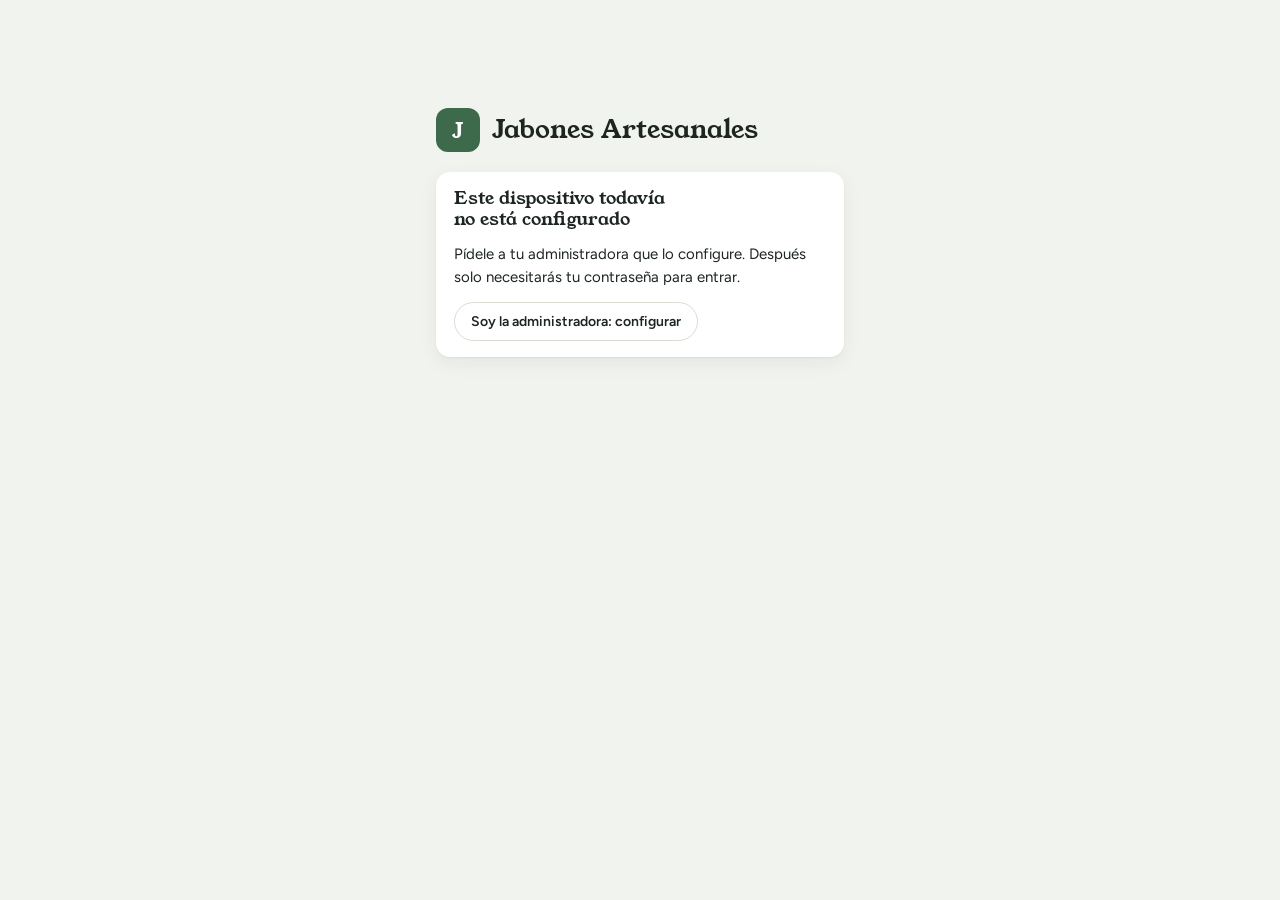
==== admin.html @ 38cbd724 "Panel con contraseñas de administradora y dueña" ====
<!doctype html>
<html lang="es">
<head>
<meta charset="utf-8">
<meta name="viewport" content="width=device-width,initial-scale=1,viewport-fit=cover">
<meta name="robots" content="noindex">
<title>Administración · Jabones</title>
<link rel="preconnect" href="https://fonts.googleapis.com">
<link rel="preconnect" href="https://fonts.gstatic.com" crossorigin>
<link rel="stylesheet" href="https://fonts.googleapis.com/css2?family=Young+Serif&family=Figtree:wght@400;500;600;700&display=swap">
<link rel="stylesheet" href="estilos.css">
</head>
<body>
<div id="admin"><p class="cargando">Cargando…</p></div>
<dialog id="dlg"></dialog>
<div id="toast" class="toast" hidden></div>
<div id="velo" class="velo" hidden>Guardando…</div>

<script src="comun.js"></script>
<script>
/* ======================= Conexión con GitHub ======================= */
const ESTADOS = {pendiente:['Pendiente','e-warn'], pagada:['Pagada','e-ok'], entregada:['Entregada','e-ok'], cancelada:['Cancelada','e-bad']};
const PAGOS = ['Efectivo','Transferencia','Tarjeta','Otro'];
const UNIDADES = {g:['g',1,'g'], kg:['kg',1000,'g'], ml:['ml',1,'ml'], L:['L',1000,'ml'], oz:['oz',28.35,'g'], u:['unidad',1,'u']};
const VACIO_DATOS = () => ({ventas:[], produccion:[], compras:[]});

/* Acceso con contraseña. La conexión (usuario, repositorios y clave de GitHub) se guarda cifrada en el navegador
   con una llave aleatoria; esa llave se guarda envuelta una vez por cada contraseña (administradora y dueña). */
let ACCESO = leerLocal('jab_acceso', null);   // {datos:{iv,data}, llaves:{admin:{salt,iv,data}, duena:{salt,iv,data}}}
let LLAVE = null, CFG = null, ROL = null;      // solo en memoria mientras la sesión está abierta
const ROLES = {admin:'Administradora', duena:'Dueña'};
const enc = new TextEncoder(), dec = new TextDecoder();
const aB64u8 = u8 => { let s = ''; for (let i = 0; i < u8.length; i += 0x8000) s += String.fromCharCode.apply(null, u8.subarray(i, i + 0x8000)); return btoa(s); };
const deB64u8 = s => Uint8Array.from(atob(s), c => c.charCodeAt(0));
const azar = n => crypto.getRandomValues(new Uint8Array(n));
async function claveDe(pass, salt) {
  const base = await crypto.subtle.importKey('raw', enc.encode(pass), 'PBKDF2', false, ['deriveKey']);
  return crypto.subtle.deriveKey({name:'PBKDF2', salt, iterations:250000, hash:'SHA-256'}, base, {name:'AES-GCM', length:256}, false, ['encrypt', 'decrypt']);
}
const importarLlave = raw => crypto.subtle.importKey('raw', raw, 'AES-GCM', false, ['encrypt', 'decrypt']);
async function aesCifrar(key, bytes) { const iv = azar(12); return {iv:aB64u8(iv), data:aB64u8(new Uint8Array(await crypto.subtle.encrypt({name:'AES-GCM', iv}, key, bytes)))}; }
async function aesDescifrar(key, b) { return new Uint8Array(await crypto.subtle.decrypt({name:'AES-GCM', iv:deB64u8(b.iv)}, key, deB64u8(b.data))); }
async function envolverLlave(pass) { const salt = azar(16); return {salt:aB64u8(salt), ...(await aesCifrar(await claveDe(pass, salt), LLAVE))}; }
async function desenvolverLlave(pass, w) { try { return await aesDescifrar(await claveDe(pass, deB64u8(w.salt)), w); } catch { return null; } }
async function guardarAcceso() {
  ACCESO.datos = await aesCifrar(await importarLlave(LLAVE), enc.encode(JSON.stringify(CFG)));
  guardarLocal('jab_acceso', ACCESO); borrarLocal('jab_github');
}
async function entrar(pass) {
  for (const rol of ['admin', 'duena']) {
    const w = ACCESO.llaves[rol]; if (!w) continue;
    const raw = await desenvolverLlave(pass, w);
    if (raw) { LLAVE = raw; CFG = JSON.parse(dec.decode(await aesDescifrar(await importarLlave(raw), ACCESO.datos))); ROL = rol; return true; }
  }
  return false;
}
function salir() { LLAVE = CFG = ROL = null; D = {config:{}, productos:[]}; DATOS = VACIO_DATOS(); inicio(); }
const fotosRecientes = {};                     // fotos recién subidas, mientras la página pública se actualiza
let D ={config:{nombre:'Jabones Artesanales', slogan:'', whatsapp:'', moneda:'$', intro:'Hola, quiero hacer este pedido:'}, productos:[]}, catSha = null;
let DATOS = VACIO_DATOS(), datSha = null, ultimaSinc = null;
let tab = leerLocal('jab_tab', 'resumen'), mesSel = hoy().slice(0, 7);

function aB64(txt) {
  const b = new TextEncoder().encode(txt); let s = '';
  for (let i = 0; i < b.length; i += 0x8000) s += String.fromCharCode.apply(null, b.subarray(i, i + 0x8000));
  return btoa(s);
}
function deB64(b64) {
  const s = atob(b64.replace(/\s/g, '')), b = new Uint8Array(s.length);
  for (let i = 0; i < s.length; i++) b[i] = s.charCodeAt(i);
  return new TextDecoder().decode(b);
}
async function gh(ruta, opts = {}, cfg = CFG) {
  const r = await fetch('https://api.github.com' + ruta, {...opts, headers:{
    Accept:'application/vnd.github+json', Authorization:'Bearer ' + cfg.token, 'X-GitHub-Api-Version':'2022-11-28', ...(opts.headers || {})}});
  if (!r.ok) {
    const e = new Error('GitHub ' + r.status); e.status = r.status;
    try { e.detalle = (await r.json()).message; } catch {}
    throw e;
  }
  return r.status === 204 ? null : r.json();
}
const rutaArchivo = (repo, ruta, cfg = CFG) => `/repos/${encodeURIComponent(cfg.owner)}/${encodeURIComponent(repo)}/contents/${ruta.split('/').map(encodeURIComponent).join('/')}`;
async function leerArchivo(repo, ruta) {
  try {
    const r = await gh(rutaArchivo(repo, ruta) + '?ref=' + encodeURIComponent(CFG.rama));
    let txt;
    if (r.encoding === 'base64') txt = deB64(r.content || '');
    else { // archivos de más de 1 MB llegan sin contenido: se piden en crudo
      const raw = await fetch('https://api.github.com' + rutaArchivo(repo, ruta) + '?ref=' + encodeURIComponent(CFG.rama),
        {headers:{Accept:'application/vnd.github.raw+json', Authorization:'Bearer ' + CFG.token}});
      txt = await raw.text();
    }
    return {txt, sha:r.sha};
  } catch (e) { if (e.status === 404) return {txt:null, sha:null}; throw e; }
}
async function escribirArchivo(repo, ruta, contenidoB64, sha, mensaje) {
  const r = await gh(rutaArchivo(repo, ruta), {method:'PUT', body:JSON.stringify({message:mensaje, content:contenidoB64, branch:CFG.rama, ...(sha ? {sha} : {})})});
  return r.content.sha;
}
async function borrarArchivo(repo, ruta, mensaje) {
  try {
    const r = await gh(rutaArchivo(repo, ruta) + '?ref=' + encodeURIComponent(CFG.rama));
    await gh(rutaArchivo(repo, ruta), {method:'DELETE', body:JSON.stringify({message:mensaje, sha:r.sha, branch:CFG.rama})});
  } catch {}
}
function errorGitHub(e) {
  if (!navigator.onLine) return 'No hay conexión a internet.';
  if (ROL !== 'admin' && [401, 403, 404].includes(e.status)) return `No se pudo conectar con el almacenamiento (código ${e.status}). Avisa a tu administradora.`;
  if (e.status === 401) return 'La clave de GitHub no es válida o ya venció. Crea una nueva en Ajustes.';
  if (e.status === 403) return 'La clave no tiene permiso para escribir en el repositorio (o GitHub limitó las solicitudes). Revisa los permisos de la clave.';
  if (e.status === 404) return 'No se encontró el repositorio. Revisa el usuario y los nombres en Ajustes, y que la clave tenga acceso a ambos.';
  if (e.status === 409) return 'Los datos cambiaron desde otro dispositivo. Toca Actualizar y repite el cambio.';
  return 'No se pudo guardar: el almacenamiento respondió con un error' + (e.detalle ? ': ' + e.detalle : '.') ;
}
/* El catálogo vive en la misma dirección que este panel (sea github.io o el dominio propio) */
const linkTienda = () => location.origin + location.pathname.replace(/admin(\.html)?$/, '');
function fotoSrc(p) {
  if (!p.foto) return '';
  return fotosRecientes[p.foto] || p.foto;
}

async function cargarTodo() {
  $('#admin').innerHTML = '<p class="cargando">Cargando datos…</p>';
  try {
    const [cat, dat] = await Promise.all([leerArchivo(CFG.pub, 'catalogo.json'), leerArchivo(CFG.priv, 'datos.json')]);
    if (cat.txt) D = JSON.parse(cat.txt);
    catSha = cat.sha;
    DATOS = dat.txt ? {...VACIO_DATOS(), ...JSON.parse(dat.txt)} : VACIO_DATOS();
    datSha = dat.sha;
    MONEDA = D.config.moneda || '$';
    ultimaSinc = new Date();
    renderAdmin();
  } catch (e) {
    $('#admin').innerHTML = `<div class="wrap"><div class="vacio" style="margin-top:40px"><h3>No se pudieron cargar los datos</h3><p>${esc(errorGitHub(e))}</p>
      <div style="display:flex;gap:8px;justify-content:center;flex-wrap:wrap"><button class="btn pri" id="reint">Reintentar</button>${ROL === 'admin' ? '<button class="btn" id="a-cfg">Revisar la conexión</button>' : ''}<button class="btn" id="a-salir">Salir</button></div></div></div>`;
    $('#reint').onclick = cargarTodo;
    $('#a-salir').onclick = salir;
    const a = $('#a-cfg'); if (a) a.onclick = () => pantallaConexion();
  }
}
/* Guarda el catálogo público (catalogo.json en el repositorio público) */
async function guardarCatalogo(nuevo, mensaje) {
  $('#velo').hidden = false;
  try {
    const limpio = structuredClone(nuevo); limpio.productos.forEach(p => delete p._preview);
    catSha = await escribirArchivo(CFG.pub, 'catalogo.json', aB64(JSON.stringify(limpio, null, 2) + '\n'), catSha, mensaje);
    D = limpio; MONEDA = D.config.moneda || '$';
    toast('Guardado. La página pública se actualiza en 1 o 2 minutos.');
    renderAdmin(); return true;
  } catch (e) { toast(errorGitHub(e)); return false; }
  finally { $('#velo').hidden = true; }
}
/* Cambia los datos privados (datos.json). Si otro dispositivo guardó antes, recarga y aplica el cambio otra vez. */
async function cambiarDatos(fn, mensaje) {
  $('#velo').hidden = false;
  try {
    for (let intento = 0; intento < 2; intento++) {
      if (intento) { const d = await leerArchivo(CFG.priv, 'datos.json'); DATOS = d.txt ? {...VACIO_DATOS(), ...JSON.parse(d.txt)} : VACIO_DATOS(); datSha = d.sha; }
      const copia = structuredClone(DATOS); fn(copia);
      try {
        datSha = await escribirArchivo(CFG.priv, 'datos.json', aB64(JSON.stringify(copia) + '\n'), datSha, mensaje);
        DATOS = copia; ultimaSinc = new Date(); renderSeccion(); return true;
      } catch (e) { if ((e.status === 409 || e.status === 422) && !intento) continue; throw e; }
    }
  } catch (e) { toast(errorGitHub(e)); return false; }
  finally { $('#velo').hidden = true; }
}
const guardarReg = (col, obj, msg) => cambiarDatos(d => { const i = d[col].findIndex(x => x.id === obj.id); if (i >= 0) d[col][i] = obj; else d[col].push(obj); }, msg);
const borrarReg = (col, id, msg) => cambiarDatos(d => { d[col] = d[col].filter(x => x.id !== id); }, msg).then(ok => ok && toast('Registro eliminado'));

/* ======================= Entrada y configuración ======================= */
function inicio() {
  if (ACCESO && ACCESO.llaves) return pantallaEntrar();
  pantallaSinConfigurar();
}
async function nombreNegocio() {
  try { const r = await fetch('catalogo.json?v=' + Date.now(), {cache:'no-store'}); const c = await r.json(); MONEDA = c.config.moneda || '$'; return c.config.nombre || ''; } catch { return ''; }
}
function marcoAcceso(titulo, cuerpo) {
  return `<main class="wrap seccion" style="max-width:440px;padding-top:12vh">
    <div class="marca"><div class="marca-sello" aria-hidden="true" id="m-sello">J</div><h1 id="m-nombre" style="font-size:26px">Panel</h1></div>
    <section class="panel" style="display:flex;flex-direction:column;gap:14px"><h3 style="margin:0">${titulo}</h3>${cuerpo}</section></main>`;
}
async function pintarNombre() { const n = await nombreNegocio(); if (n && $('#m-nombre')) { $('#m-nombre').textContent = n; $('#m-sello').textContent = n[0]; document.title = 'Panel · ' + n; } }
function pantallaEntrar() {
  $('#admin').innerHTML = marcoAcceso('Entrar al panel', `
    <form id="f-ent" style="display:flex;flex-direction:column;gap:14px">
      <label class="campo"><span>Contraseña</span><input id="e-pass" type="password" required autocomplete="current-password" autofocus></label>
      <button class="btn pri">Entrar</button>
      <p class="ayuda" id="e-msg" aria-live="polite" style="margin:0"></p>
    </form>
    <p class="ayuda" style="margin:0">¿Olvidaste la contraseña? Pídele a tu administradora que la cambie.</p>`);
  pintarNombre();
  $('#f-ent').onsubmit = async e => {
    e.preventDefault();
    const msg = $('#e-msg'), b = $('#f-ent button'); msg.textContent = 'Revisando…'; b.disabled = true;
    if (await entrar($('#e-pass').value)) { cargarTodo(); return; }
    b.disabled = false; msg.textContent = 'Contraseña incorrecta.'; $('#e-pass').select();
  };
}
function pantallaSinConfigurar() {
  $('#admin').innerHTML = marcoAcceso('Este dispositivo todavía no está configurado', `
    <p style="margin:0">Pídele a tu administradora que lo configure. Después solo necesitarás tu contraseña para entrar.</p>
    <button class="btn" id="s-conf" style="align-self:flex-start">Soy la administradora: configurar</button>`);
  pintarNombre();
  $('#s-conf').onclick = () => pantallaConexion();
}
/* Solo la administradora: conexión con GitHub y contraseñas */
function pantallaConexion() {
  const previo = leerLocal('jab_github', null);   // versión anterior del panel, sin contraseña
  const editando = ROL === 'admin';
  const c = CFG || previo || {owner:'', pub:'jabones', priv:'jabones-datos', rama:'main', token:''};
  const opcional = editando ? ' (déjala vacía para no cambiarla)' : '';
  $('#admin').innerHTML = `<main class="wrap seccion" style="max-width:680px">
    <div class="sec-cab"><h2>Conexión y contraseñas</h2><button class="btn" id="c-volver">${editando ? 'Volver' : 'Cancelar'}</button></div>
    <p class="muted" style="margin:0">Solo la administradora ve esta pantalla. Los datos de GitHub se guardan cifrados en este navegador; la dueña entra solo con su contraseña y nunca los ve.</p>
    ${previo && !editando ? '<div class="aviso">Ahora el panel usa contraseñas. Crea la tuya y la de la dueña para seguir.</div>' : ''}
    <form class="panel" id="f-con" style="display:flex;flex-direction:column;gap:14px">
      <h3 style="margin:0">Conexión con GitHub</h3>
      <label class="campo"><span>Usuario u organización de GitHub</span><input id="c-owner" required autocomplete="off" value="${esc(c.owner)}" placeholder="mi-usuario"></label>
      <div class="fila">
        <label class="campo"><span>Repositorio público (la página)</span><input id="c-pub" required value="${esc(c.pub)}"></label>
        <label class="campo"><span>Repositorio privado (los datos)</span><input id="c-priv" required value="${esc(c.priv)}"></label>
        <label class="campo"><span>Rama</span><input id="c-rama" required value="${esc(c.rama)}"></label></div>
      <label class="campo"><span>Clave de acceso (token)</span><input id="c-token" type="password" required autocomplete="off" value="${esc(c.token)}" placeholder="github_pat_…">
        <span class="ayuda">Un token "fine-grained" con acceso solo a esos dos repositorios y permiso <b>Contents: Read and write</b>.</span></label>
      <h3 style="margin:6px 0 0">Contraseñas del panel</h3>
      <div class="fila">
        <label class="campo"><span>Contraseña de administradora${opcional}</span><input id="c-pa" type="password" autocomplete="new-password" ${editando ? '' : 'required'}></label>
        <label class="campo"><span>Repítela</span><input id="c-pa2" type="password" autocomplete="new-password"></label></div>
      <div class="fila">
        <label class="campo"><span>Contraseña de la dueña${opcional}</span><input id="c-pd" type="password" autocomplete="new-password" ${editando ? '' : 'required'}></label>
        <label class="campo"><span>Repítela</span><input id="c-pd2" type="password" autocomplete="new-password"></label></div>
      <span class="ayuda">Mínimo 8 caracteres. Deben ser distintas: la contraseña decide si se entra como administradora o como dueña.</span>
      <div style="display:flex;gap:8px;flex-wrap:wrap"><button class="btn pri">Probar y guardar</button>
        ${editando ? '<button type="button" class="btn peligro" id="c-borrar">Borrar el acceso de este dispositivo</button>' : ''}</div>
      <p class="ayuda" id="c-msg" aria-live="polite"></p>
    </form>
    <details class="panel"><summary style="cursor:pointer;font-weight:600">Cómo crear la clave de acceso de GitHub</summary>
      <ol class="pasos" style="margin-top:10px">
        <li>Abre <b>github.com/settings/personal-access-tokens/new</b>.</li>
        <li>Ponle un nombre (por ejemplo "Panel de jabones") y elige la fecha de vencimiento más lejana que te permita.</li>
        <li>En <b>Repository access</b> elige <b>Only select repositories</b> y marca los dos repositorios.</li>
        <li>En <b>Permissions → Repository permissions</b>, busca <b>Contents</b> y elige <b>Read and write</b>.</li>
        <li>Toca <b>Generate token</b>, cópialo y pégalo aquí. GitHub solo lo muestra una vez.</li>
      </ol></details></main>`;
  $('#c-volver').onclick = () => editando ? renderAdmin() : inicio();
  const bo = $('#c-borrar');
  if (bo) bo.onclick = () => confirmar('Borrar el acceso de este dispositivo', 'Se borrarán la conexión y las contraseñas guardadas en este navegador. Los datos del negocio no se tocan. Para volver a entrar habrá que configurarlo de nuevo.', 'Borrar acceso',
    () => { borrarLocal('jab_acceso'); borrarLocal('jab_github'); ACCESO = null; salir(); });
  $('#f-con').onsubmit = async e => {
    e.preventDefault();
    const msg = $('#c-msg');
    const pa = $('#c-pa').value, pd = $('#c-pd').value;
    if (pa !== $('#c-pa2').value) { msg.textContent = 'Las dos contraseñas de administradora no coinciden.'; return; }
    if (pd !== $('#c-pd2').value) { msg.textContent = 'Las dos contraseñas de la dueña no coinciden.'; return; }
    if ((pa && pa.length < 8) || (pd && pd.length < 8)) { msg.textContent = 'Las contraseñas deben tener al menos 8 caracteres.'; return; }
    if (pa && pd && pa === pd) { msg.textContent = 'Las contraseñas de administradora y de la dueña deben ser distintas.'; return; }
    const nuevo = {owner:$('#c-owner').value.trim(), pub:$('#c-pub').value.trim(), priv:$('#c-priv').value.trim(), rama:$('#c-rama').value.trim() || 'main', token:$('#c-token').value.trim()};
    msg.textContent = 'Probando la conexión…';
    try {
      for (const repo of [nuevo.pub, nuevo.priv]) {
        const r = await gh(`/repos/${encodeURIComponent(nuevo.owner)}/${encodeURIComponent(repo)}`, {}, nuevo);
        if (repo === nuevo.priv && !r.private) { msg.textContent = `El repositorio ${repo} es público: cualquiera vería las ventas. Cámbialo a privado en GitHub (Settings → General → Danger Zone → Change visibility).`; return; }
        if (r.permissions && !r.permissions.push) { msg.textContent = `La clave no puede escribir en ${repo}. Dale permiso Contents: Read and write.`; return; }
      }
    } catch (err) { msg.textContent = errorGitHub(err); return; }
    msg.textContent = 'Guardando…';
    if (!editando) { LLAVE = azar(32); ACCESO = {llaves:{}}; ROL = 'admin'; }
    CFG = nuevo;
    if (pa) ACCESO.llaves.admin = await envolverLlave(pa);
    if (pd) ACCESO.llaves.duena = await envolverLlave(pd);
    await guardarAcceso();
    toast(editando ? 'Cambios guardados' : 'Listo. Desde ahora se entra con contraseña.');
    cargarTodo();
  };
}

/* ======================= Cálculos ======================= */
const prod = id => D.productos.find(p => p.id === id);
function stockProductos() {
  const m = {};
  D.productos.forEach(p => m[p.id] = {hecho:0, vendido:0});
  DATOS.produccion.forEach(r => { (m[r.pid] ||= {hecho:0, vendido:0}).hecho += +r.cantidad || 0; });
  DATOS.ventas.filter(v => v.estado !== 'cancelada').forEach(v => (v.items || []).forEach(i => { (m[i.pid] ||= {hecho:0, vendido:0}).vendido += +i.cant || 0; }));
  Object.values(m).forEach(x => x.stock = x.hecho - x.vendido);
  return m;
}
const unidad = u => UNIDADES[u] || UNIDADES.u;
const claveInsumo = (n, u) => (n || '').trim().toLowerCase() + '|' + unidad(u)[2];
function insumos() {
  const m = {};
  const ent = (n, u) => m[claveInsumo(n, u)] ||= {nombre:(n || '').trim(), base:unidad(u)[2], comprado:0, usado:0, costo:0};
  DATOS.compras.forEach(c => (c.items || []).forEach(i => { if (!i.insumo) return; const e = ent(i.insumo, i.unidad); e.comprado += (+i.cant || 0) * unidad(i.unidad)[1]; e.costo += +i.costo || 0; }));
  DATOS.produccion.forEach(r => (r.insumos || []).forEach(i => { if (!i.insumo) return; ent(i.insumo, i.unidad).usado += (+i.cant || 0) * unidad(i.unidad)[1]; }));
  Object.values(m).forEach(e => { e.disp = e.comprado - e.usado; e.cpu = e.comprado ? e.costo / e.comprado : 0; });
  return Object.values(m).sort((a, b) => a.nombre.localeCompare(b.nombre));
}
const fmtCant = (n, base) => (Math.round(n * 100) / 100).toLocaleString('es') + ' ' + base;

/* ======================= Interfaz ======================= */
function renderAdmin() {
  if (!CFG) return inicio();
  const tabs = {resumen:'Resumen', catalogo:'Catálogo', ventas:'Ventas', produccion:'Producción', compras:'Compras', ajustes:'Ajustes'};
  $('#admin').innerHTML = `<div class="adm-top"><div class="wrap">
      <h1><span class="etq">${ROLES[ROL] || 'Administración'}</span>${esc(D.config.nombre)}</h1>
      <span class="sinc" id="sinc"></span>
      <button class="btn chico" id="a-act">Actualizar</button>
      <a class="btn chico" href="${esc(linkTienda())}" target="_blank" rel="noopener">Ver catálogo</a>
      <button class="btn chico plano" id="a-salir">Salir</button></div>
      <div class="wrap"><nav class="pestanas" role="tablist">${Object.entries(tabs).map(([k, v]) => `<button role="tab" data-tab="${k}" aria-selected="${tab === k}">${v}</button>`).join('')}</nav></div></div>
    <main class="wrap seccion" id="sec"></main>`;
  $('#a-act').onclick = cargarTodo;
  $('#a-salir').onclick = salir;
  $$('[data-tab]').forEach(b => b.onclick = () => { tab = b.dataset.tab; guardarLocal('jab_tab', tab); renderAdmin(); });
  renderSeccion();
}
function renderSeccion() {
  const s = $('#sec'); if (!s) return;
  const si = $('#sinc'); if (si && ultimaSinc) si.textContent = 'Sincronizado ' + ultimaSinc.toLocaleTimeString('es', {hour:'2-digit', minute:'2-digit'});
  ({resumen:secResumen, catalogo:secCatalogo, ventas:secVentas, produccion:secProduccion, compras:secCompras, ajustes:secAjustes})[tab](s);
}
function confirmar(titulo, texto, boton, fn) {
  abrir(`<div class="dlg"><div class="dlg-cab"><h2>${esc(titulo)}</h2><button class="cerrar" data-cerrar aria-label="Cerrar">×</button></div>
    <div class="dlg-cuerpo"><p style="margin:0">${esc(texto)}</p></div>
    <div class="dlg-pie"><button class="btn" data-cerrar>Cancelar</button><button class="btn peligro" id="conf-si">${esc(boton)}</button></div></div>`,
    d => $('#conf-si', d).onclick = () => { d.close(); fn(); });
}
const opcProductos = sel => `<option value="">Elige un jabón</option>` + D.productos.map(p => `<option value="${p.id}" ${p.id === sel ? 'selected' : ''}>${esc(p.nombre)}</option>`).join('');
const opcUnidades = sel => Object.entries(UNIDADES).map(([k, v]) => `<option value="${k}" ${k === (sel || 'g') ? 'selected' : ''}>${v[0]}</option>`).join('');
const datalistInsumos = () => `<datalist id="dl-ins">${insumos().map(e => `<option value="${esc(e.nombre)}">`).join('')}</datalist>`;
const recientes = l => [...l].sort((a, b) => (b.fecha + b.creado).localeCompare(a.fecha + a.creado));

/* ---- Resumen ---- */
function secResumen(s) {
  const enMes = f => (f || '').startsWith(mesSel);
  const vMes = DATOS.ventas.filter(v => enMes(v.fecha) && v.estado !== 'cancelada');
  const vendido = vMes.reduce((t, v) => t + (+v.total || 0), 0);
  const porCobrar = DATOS.ventas.filter(v => v.estado === 'pendiente').reduce((t, v) => t + (+v.total || 0), 0);
  const gastado = DATOS.compras.filter(c => enMes(c.fecha)).reduce((t, c) => t + (+c.total || 0), 0);
  const hechos = DATOS.produccion.filter(r => enMes(r.fecha)).reduce((t, r) => t + (+r.cantidad || 0), 0);
  const uVend = vMes.reduce((t, v) => t + (v.items || []).reduce((a, i) => a + (+i.cant || 0), 0), 0);
  const st = stockProductos();
  const top = {}; vMes.forEach(v => (v.items || []).forEach(i => top[i.pid] = (top[i.pid] || 0) + (+i.cant || 0)));
  const topL = Object.entries(top).sort((a, b) => b[1] - a[1]).slice(0, 5), maxT = Math.max(1, ...topL.map(x => x[1]));
  const ins = insumos();
  const nombreMes = new Date(mesSel + '-15').toLocaleDateString('es', {month:'long', year:'numeric'});
  s.innerHTML = `<div class="sec-cab"><h2>Resumen de ${esc(nombreMes)}</h2>
      <label class="filtro-mes"><span class="muted small">Mes</span><input type="month" class="inp" id="mes" value="${mesSel}" style="width:auto"></label></div>
    <div class="kpis">
      <div class="kpi"><span>Vendido</span><b>${din(vendido)}</b><small>${vMes.length} ventas · ${uVend} jabones</small></div>
      <div class="kpi"><span>Compras</span><b>${din(gastado)}</b><small>insumos del mes</small></div>
      <div class="kpi"><span>Ganancia</span><b style="color:${vendido - gastado < 0 ? 'var(--bad)' : 'var(--ok)'}">${din(vendido - gastado)}</b><small>vendido − compras</small></div>
      <div class="kpi"><span>Elaborados</span><b class="num">${hechos}</b><small>jabones producidos</small></div>
      <div class="kpi"><span>Por cobrar</span><b>${din(porCobrar)}</b><small>ventas pendientes (todas)</small></div>
    </div>
    <div class="dos">
      <section class="panel"><h3>Existencias de jabones</h3>
        ${D.productos.length ? `<div class="tabla-wrap"><table><thead><tr><th>Jabón</th><th class="n">Hechos</th><th class="n">Vendidos</th><th class="n">Quedan</th><th></th></tr></thead><tbody>
        ${D.productos.map(p => { const x = st[p.id]; const e = x.stock <= 0 ? ['Sin stock', 'e-bad'] : x.stock <= 3 ? ['Bajo', 'e-warn'] : ['Bien', 'e-ok'];
          return `<tr><td>${esc(p.nombre)}${p.agotado ? ' <span class="estado e-neu">agotado en catálogo</span>' : ''}</td><td class="n">${x.hecho}</td><td class="n">${x.vendido}</td><td class="n"><b>${x.stock}</b></td><td><span class="estado ${e[1]}">${e[0]}</span></td></tr>`; }).join('')}
        </tbody></table></div>` : '<p class="muted">Agrega jabones en Catálogo.</p>'}
        <p class="ayuda">Quedan = elaborados en Producción − vendidos en Ventas (sin contar canceladas).</p>
      </section>
      <section class="panel"><h3>Más vendidos del mes</h3>
        ${topL.length ? `<table><tbody>${topL.map(([pid, n]) => `<tr><td>${esc(prod(pid)?.nombre || 'Jabón eliminado')}</td><td style="width:40%"><div class="barrita"><i style="width:${n / maxT * 100}%"></i></div></td><td class="n">${n}</td></tr>`).join('')}</tbody></table>` : '<p class="muted">Aún no hay ventas este mes.</p>'}
      </section>
    </div>
    <section class="panel"><h3>Insumos disponibles</h3>
      ${ins.length ? `<div class="tabla-wrap"><table><thead><tr><th>Insumo</th><th class="n">Comprado</th><th class="n">Usado</th><th class="n">Disponible</th><th class="n">Costo prom.</th></tr></thead><tbody>
      ${ins.map(e => `<tr><td>${esc(e.nombre)}</td><td class="n">${fmtCant(e.comprado, e.base)}</td><td class="n">${fmtCant(e.usado, e.base)}</td><td class="n"><b style="color:${e.disp < 0 ? 'var(--bad)' : 'inherit'}">${fmtCant(e.disp, e.base)}</b></td><td class="n">${e.cpu ? din(e.cpu * (e.base === 'u' ? 1 : 1000)) + (e.base === 'u' ? '/u' : '/' + (e.base === 'g' ? 'kg' : 'L')) : '—'}</td></tr>`).join('')}
      </tbody></table></div>` : '<p class="muted">Cuando registres compras de insumos (aceites, sosa, esencias, empaques) verás aquí cuánto te queda.</p>'}
    </section>`;
  $('#mes').onchange = e => { if (e.target.value) { mesSel = e.target.value; renderSeccion(); } };
}

/* ---- Catálogo ---- */
function secCatalogo(s) {
  const st = stockProductos(), ej = D.productos.some(p => p.ejemplo);
  s.innerHTML = `<div class="sec-cab"><h2>Catálogo</h2><button class="btn pri" id="nuevo-prod">Nuevo jabón</button></div>
    ${ej ? `<div class="aviso">Los jabones marcados como <b>Ejemplo</b> son de muestra. Edítalos con tus datos o <button class="btn chico" id="quitar-ej">Quitar ejemplos</button></div>` : ''}
    <p class="muted small" style="margin:0">El catálogo es público. Al guardar, la página se actualiza en 1 o 2 minutos.</p>
    <div class="lista">${D.productos.map(p => `<div class="reg"><div class="prod-row">
        <div class="mini">${fotoHTML(p, fotoSrc(p))}</div>
        <div style="min-width:0"><h4>${esc(p.nombre)} ${p.ejemplo ? '<span class="estado e-neu">Ejemplo</span>' : ''}</h4>
          <div class="det">${din(p.precio)}${p.peso ? ' · ' + esc(p.peso) + ' g' : ''} · ${(p.pieles || []).map(k => PIELES[k]).join(', ') || 'sin tipo de piel'}</div>
          <div class="det">Quedan <b class="num">${st[p.id]?.stock ?? 0}</b>
            ${p.visible === false ? ' · <span class="estado e-neu">Oculto</span>' : ''}${p.agotado ? ' · <span class="estado e-bad">Agotado</span>' : ''}</div></div>
        <div class="der"><button class="btn chico" data-edit="${p.id}">Editar</button></div></div></div>`).join('') || '<div class="vacio"><h3>Tu catálogo está vacío</h3>Agrega tu primer jabón con su descripción, tipos de piel y precio.</div>'}</div>`;
  $('#nuevo-prod').onclick = () => editarProducto(null);
  $$('[data-edit]').forEach(b => b.onclick = () => editarProducto(b.dataset.edit));
  const q = $('#quitar-ej'); if (q) q.onclick = () => confirmar('Quitar los jabones de ejemplo', 'Se borrarán del catálogo público los jabones de muestra.', 'Quitar ejemplos', () => {
    const n = structuredClone(D); n.productos = n.productos.filter(p => !p.ejemplo); guardarCatalogo(n, 'Quitar jabones de ejemplo');
  });
}
function editarProducto(id) {
  const p = id ? structuredClone(prod(id)) : {id:nid('p'), nombre:'', descripcion:'', pieles:[], ingredientes:'', uso:'', peso:100, precio:0, color:'#c9b48f', foto:'', visible:true, agotado:false};
  const fotoAnterior = p.foto; let fotoNueva = null;
  const st = stockProductos()[p.id];
  abrir(`<form class="dlg" id="f-prod">
    <div class="dlg-cab"><h2>${id ? 'Editar jabón' : 'Nuevo jabón'}</h2><button type="button" class="cerrar" data-cerrar aria-label="Cerrar">×</button></div>
    <div class="dlg-cuerpo">
      <label class="campo"><span>Nombre</span><input id="p-nombre" required value="${esc(p.nombre)}" placeholder="Ej. Lavanda y caléndula"></label>
      <label class="campo"><span>¿Qué es y qué hace?</span><textarea id="p-desc" placeholder="Beneficios, sensación, para qué sirve">${esc(p.descripcion)}</textarea></label>
      <div class="campo"><span>Tipos de piel</span><div class="marcas">${Object.entries(PIELES).map(([k, v]) => `<label><input type="checkbox" value="${k}" ${(p.pieles || []).includes(k) ? 'checked' : ''}>${v}</label>`).join('')}</div></div>
      <label class="campo"><span>Ingredientes</span><textarea id="p-ing">${esc(p.ingredientes)}</textarea></label>
      <label class="campo"><span>Cómo usarlo</span><textarea id="p-uso">${esc(p.uso)}</textarea></label>
      <div class="fila">
        <label class="campo"><span>Precio (${esc(D.config.moneda)})</span><input id="p-precio" type="number" step="0.01" min="0" required value="${p.precio}"></label>
        <label class="campo"><span>Peso (g)</span><input id="p-peso" type="number" min="0" value="${esc(p.peso)}"></label>
        <label class="campo"><span>Color de la pastilla</span><input id="p-color" type="color" value="${esc(p.color || '#c9b48f')}" style="height:42px;padding:4px"></label>
      </div>
      <div class="campo"><span>Foto</span>
        <div style="display:flex;gap:12px;align-items:center;flex-wrap:wrap"><div class="mini" id="p-prev">${fotoHTML(p, fotoSrc(p))}</div>
          <input type="file" accept="image/*" id="p-foto" style="max-width:100%">
          <button type="button" class="btn chico plano" id="p-sinfoto" ${p.foto ? '' : 'hidden'}>Quitar foto</button></div>
        <span class="ayuda">Se reduce automáticamente. Si no subes foto, se muestra una pastilla del color elegido.</span></div>
      <div class="marcas">
        <label><input type="checkbox" id="p-visible" ${p.visible !== false ? 'checked' : ''}>Mostrar en el catálogo</label>
        <label><input type="checkbox" id="p-agotado" ${p.agotado ? 'checked' : ''}>Marcar como agotado</label></div>
      ${id ? `<p class="ayuda">Existencias según tus registros: <b>${st?.stock ?? 0}</b> jabones.</p>` : ''}
    </div>
    <div class="dlg-pie">${id ? '<button type="button" class="btn peligro" id="p-borrar" style="margin-right:auto">Eliminar</button>' : ''}
      <button type="button" class="btn" data-cerrar>Cancelar</button><button class="btn pri">Guardar</button></div></form>`, d => {
    const prev = () => { $('#p-prev', d).innerHTML = fotoHTML({...p, nombre:$('#p-nombre', d).value || 'J', color:$('#p-color', d).value}, fotoNueva || (p.foto ? fotoSrc(p) : '')); $('#p-sinfoto', d).hidden = !(fotoNueva || p.foto); };
    $('#p-color', d).oninput = prev;
    $('#p-foto', d).onchange = async e => { const f = e.target.files[0]; if (!f) return;
      try { fotoNueva = await reducirFoto(f); prev(); } catch { toast('No se pudo leer esa imagen. Prueba con una JPG o PNG.'); } };
    $('#p-sinfoto', d).onclick = () => { fotoNueva = null; p.foto = ''; $('#p-foto', d).value = ''; prev(); };
    const br = $('#p-borrar', d);
    if (br) br.onclick = async () => {
      if (!br.dataset.ok) { br.dataset.ok = 1; br.textContent = '¿Seguro? Toca para eliminar'; return; }
      const n = structuredClone(D); n.productos = n.productos.filter(x => x.id !== p.id); d.close();
      if (await guardarCatalogo(n, 'Eliminar ' + p.nombre) && fotoAnterior && !/^(data:|https?:)/.test(fotoAnterior)) borrarArchivo(CFG.pub, fotoAnterior, 'Borrar foto de ' + p.nombre);
    };
    $('#f-prod', d).onsubmit = async e => {
      e.preventDefault();
      Object.assign(p, {nombre:$('#p-nombre', d).value.trim(), descripcion:$('#p-desc', d).value.trim(), ingredientes:$('#p-ing', d).value.trim(),
        uso:$('#p-uso', d).value.trim(), precio:+$('#p-precio', d).value || 0, peso:+$('#p-peso', d).value || '', color:$('#p-color', d).value,
        pieles:$$('.marcas input[value]', d).filter(i => i.checked && PIELES[i.value]).map(i => i.value),
        visible:$('#p-visible', d).checked, agotado:$('#p-agotado', d).checked});
      delete p.ejemplo;
      d.close();
      if (fotoNueva) {
        $('#velo').hidden = false;
        try { const ruta = `fotos/${p.id}-${Date.now().toString(36)}.jpg`;
          await escribirArchivo(CFG.pub, ruta, fotoNueva.split(',')[1], null, 'Foto de ' + p.nombre); fotosRecientes[ruta] = fotoNueva; p.foto = ruta; }
        catch (err) { $('#velo').hidden = true; toast('No se pudo subir la foto. ' + errorGitHub(err)); return; }
      }
      const n = structuredClone(D); const i = n.productos.findIndex(x => x.id === p.id);
      if (i >= 0) n.productos[i] = p; else n.productos.push(p);
      if (await guardarCatalogo(n, (id ? 'Editar ' : 'Agregar ') + p.nombre) && fotoAnterior && fotoAnterior !== p.foto && !/^(data:|https?:)/.test(fotoAnterior))
        borrarArchivo(CFG.pub, fotoAnterior, 'Reemplazar foto de ' + p.nombre);
    };
  });
}
function reducirFoto(file) {
  return new Promise((ok, mal) => {
    const r = new FileReader();
    r.onerror = mal;
    r.onload = () => { const img = new Image(); img.onerror = mal; img.onload = () => {
      const max = 900, k = Math.min(1, max / Math.max(img.width, img.height));
      const c = document.createElement('canvas'); c.width = Math.round(img.width * k); c.height = Math.round(img.height * k);
      c.getContext('2d').drawImage(img, 0, 0, c.width, c.height); ok(c.toDataURL('image/jpeg', 0.8)); }; img.src = r.result; };
    r.readAsDataURL(file);
  });
}

/* ---- Ventas ---- */
let filtroVenta = 'todas';
function secVentas(s) {
  const lista = recientes(DATOS.ventas.filter(v => filtroVenta === 'todas' || v.estado === filtroVenta));
  s.innerHTML = `<div class="sec-cab"><h2>Ventas</h2><div style="display:flex;gap:8px;flex-wrap:wrap">
      <button class="btn" id="v-pegar">Pegar pedido de WhatsApp</button><button class="btn pri" id="v-nueva">Nueva venta</button></div></div>
    <div class="filtros" style="padding:0">${['todas', ...Object.keys(ESTADOS)].map(k => `<button class="chip" data-fv="${k}" aria-pressed="${filtroVenta === k}">${k === 'todas' ? 'Todas' : ESTADOS[k][0]}</button>`).join('')}</div>
    <div class="lista">${lista.map(v => `<div class="reg">
      <div><h4>${esc(v.cliente || 'Cliente sin nombre')}</h4>
        <div class="det">${fFecha(v.fecha)}${v.telefono ? ' · ' + esc(v.telefono) : ''}${v.pago ? ' · ' + esc(v.pago) : ''}</div>
        <div class="det">${(v.items || []).map(i => `${i.cant} × ${esc(prod(i.pid)?.nombre || i.nombre)}`).join(', ')}</div>
        ${v.nota ? `<div class="det">${esc(v.nota)}</div>` : ''}</div>
      <div class="der"><b class="num">${din(v.total)}</b><span class="estado ${ESTADOS[v.estado]?.[1] || 'e-neu'}">${ESTADOS[v.estado]?.[0] || esc(v.estado)}</span></div>
      <div class="acc"><select data-est="${v.id}" aria-label="Cambiar estado">${Object.entries(ESTADOS).map(([k, x]) => `<option value="${k}" ${k === v.estado ? 'selected' : ''}>${x[0]}</option>`).join('')}</select>
        <button class="btn chico plano" data-ev="${v.id}">Editar</button><button class="btn chico plano" data-bv="${v.id}">Eliminar</button></div></div>`).join('')
      || `<div class="vacio"><h3>${filtroVenta === 'todas' ? 'Aún no hay ventas' : 'No hay ventas con ese estado'}</h3>Registra una venta o pega el mensaje de un pedido que te llegó por WhatsApp.</div>`}</div>`;
  $('#v-nueva').onclick = () => editarVenta(null);
  $('#v-pegar').onclick = pegarPedido;
  $$('[data-fv]').forEach(b => b.onclick = () => { filtroVenta = b.dataset.fv; renderSeccion(); });
  $$('[data-est]').forEach(sl => sl.onchange = async () => { const v = DATOS.ventas.find(x => x.id === sl.dataset.est);
    if (v && await guardarReg('ventas', {...v, estado:sl.value}, 'Venta de ' + (v.cliente || '') + ': ' + sl.value)) toast('Estado actualizado'); });
  $$('[data-ev]').forEach(b => b.onclick = () => editarVenta(DATOS.ventas.find(x => x.id === b.dataset.ev)));
  $$('[data-bv]').forEach(b => b.onclick = () => confirmar('Eliminar venta', 'Se borrará esta venta y sus jabones volverán a contar en existencias.', 'Eliminar', () => borrarReg('ventas', b.dataset.bv, 'Eliminar venta')));
}
function pegarPedido() {
  abrir(`<form class="dlg" id="f-pega"><div class="dlg-cab"><h2>Pegar pedido</h2><button type="button" class="cerrar" data-cerrar aria-label="Cerrar">×</button></div>
    <div class="dlg-cuerpo"><label class="campo"><span>Mensaje recibido por WhatsApp</span><textarea id="pega-txt" rows="9" placeholder="• 2 × Avena y miel — $9.00&#10;Total: $9.00&#10;Nombre: Ana"></textarea></label>
    <p class="ayuda">Se reconocen los jabones del catálogo, el nombre y la nota. Revisa los datos antes de guardar.</p></div>
    <div class="dlg-pie"><button type="button" class="btn" data-cerrar>Cancelar</button><button class="btn pri">Continuar</button></div></form>`, d => {
    $('#f-pega', d).onsubmit = e => {
      e.preventDefault();
      const t = $('#pega-txt', d).value, items = [];
      t.split('\n').forEach(l => {
        const m = l.match(/^\s*[•\-*]?\s*(\d+)\s*[×xX]\s*(.+?)\s*(?:—|-|\(|$)/);
        if (!m) return;
        const nom = m[2].trim().toLowerCase();
        const p = D.productos.find(p => p.nombre.toLowerCase() === nom) || D.productos.find(p => nom.includes(p.nombre.toLowerCase()) || p.nombre.toLowerCase().includes(nom));
        if (p) items.push({pid:p.id, nombre:p.nombre, cant:+m[1], precio:p.precio});
      });
      const cliente = (t.match(/Nombre:\s*(.+)/i) || [])[1] || '', nota = (t.match(/Nota:\s*(.+)/i) || [])[1] || '';
      if (!items.length) { toast('No encontré jabones del catálogo en ese mensaje.'); return; }
      editarVenta({items, cliente:cliente.trim(), nota:nota.trim(), estado:'pendiente', fecha:hoy()}, true);
    };
  });
}
function filaItemVenta(i = {}) {
  return `<div class="item-ed"><label class="campo ancho"><span>Jabón</span><select class="i-pid">${opcProductos(i.pid)}</select></label>
    <label class="campo"><span>Cant.</span><input class="i-cant" type="number" min="1" value="${i.cant || 1}"></label>
    <label class="campo"><span>Precio c/u</span><input class="i-precio" type="number" step="0.01" min="0" value="${i.precio ?? ''}"></label>
    <button type="button" class="quitar" aria-label="Quitar línea">×</button></div>`;
}
function editarVenta(v, desdePegado) {
  const esNueva = !v || desdePegado;
  v = v ? structuredClone(v) : {fecha:hoy(), estado:'pendiente', items:[{}]};
  abrir(`<form class="dlg" id="f-venta"><div class="dlg-cab"><h2>${esNueva ? 'Nueva venta' : 'Editar venta'}</h2><button type="button" class="cerrar" data-cerrar aria-label="Cerrar">×</button></div>
    <div class="dlg-cuerpo">
      <div class="fila"><label class="campo"><span>Fecha</span><input id="v-fecha" type="date" required value="${esc(v.fecha)}"></label>
        <label class="campo"><span>Cliente</span><input id="v-cliente" value="${esc(v.cliente)}"></label>
        <label class="campo"><span>Teléfono</span><input id="v-tel" inputmode="tel" value="${esc(v.telefono)}"></label></div>
      <div class="items-ed" id="v-items">${(v.items.length ? v.items : [{}]).map(filaItemVenta).join('')}</div>
      <button type="button" class="btn chico" id="v-add" style="align-self:flex-start">Agregar otro jabón</button>
      <div class="fila"><label class="campo"><span>Estado</span><select id="v-estado">${Object.entries(ESTADOS).map(([k, x]) => `<option value="${k}" ${k === v.estado ? 'selected' : ''}>${x[0]}</option>`).join('')}</select></label>
        <label class="campo"><span>Forma de pago</span><select id="v-pago"><option value="">—</option>${PAGOS.map(p => `<option ${p === v.pago ? 'selected' : ''}>${p}</option>`).join('')}</select></label></div>
      <label class="campo"><span>Nota</span><input id="v-nota" value="${esc(v.nota)}"></label>
      <div class="total-ped"><span>Total</span><span class="num" id="v-total"></span></div>
    </div>
    <div class="dlg-pie"><button type="button" class="btn" data-cerrar>Cancelar</button><button class="btn pri">Guardar venta</button></div></form>`, d => {
    const cont = $('#v-items', d);
    const leer = () => $$('.item-ed', cont).map(r => ({pid:$('.i-pid', r).value, cant:+$('.i-cant', r).value || 0, precio:+$('.i-precio', r).value || 0})).filter(i => i.pid && i.cant > 0);
    const total = () => { $('#v-total', d).textContent = din(leer().reduce((s, i) => s + i.cant * i.precio, 0)); };
    const enlazar = () => $$('.item-ed', cont).forEach(r => {
      $('.i-pid', r).onchange = () => { const p = prod($('.i-pid', r).value); if (p) $('.i-precio', r).value = p.precio; total(); };
      $('.i-cant', r).oninput = total; $('.i-precio', r).oninput = total;
      $('.quitar', r).onclick = () => { if ($$('.item-ed', cont).length > 1) r.remove(); total(); };
    });
    $('#v-add', d).onclick = () => { cont.insertAdjacentHTML('beforeend', filaItemVenta()); enlazar(); };
    enlazar(); total();
    $('#f-venta', d).onsubmit = async e => {
      e.preventDefault();
      const items = leer().map(i => ({...i, nombre:prod(i.pid)?.nombre || ''}));
      if (!items.length) { toast('Agrega al menos un jabón.'); return; }
      const obj = {id:esNueva ? nid('v') : v.id, fecha:$('#v-fecha', d).value, cliente:$('#v-cliente', d).value.trim(), telefono:$('#v-tel', d).value.trim(),
        items, total:items.reduce((s, i) => s + i.cant * i.precio, 0), estado:$('#v-estado', d).value, pago:$('#v-pago', d).value,
        nota:$('#v-nota', d).value.trim(), creado:v.creado || new Date().toISOString()};
      d.close();
      if (await guardarReg('ventas', obj, (esNueva ? 'Nueva venta: ' : 'Editar venta: ') + (obj.cliente || 'sin nombre'))) toast('Venta guardada');
    };
  });
}

/* ---- Producción ---- */
function secProduccion(s) {
  const cpu = {}; insumos().forEach(e => cpu[e.nombre.toLowerCase() + '|' + e.base] = e.cpu);
  const costoLote = r => (r.insumos || []).reduce((t, i) => t + (+i.cant || 0) * unidad(i.unidad)[1] * (cpu[claveInsumo(i.insumo, i.unidad)] || 0), 0);
  s.innerHTML = `<div class="sec-cab"><h2>Producción</h2><button class="btn pri" id="pr-nueva">Registrar producción</button></div>
    <p class="muted small" style="margin:0">Anota cuántos jabones salieron de cada lote. Si indicas los insumos usados, se descuentan del inventario y se calcula el costo por jabón.</p>
    <div class="lista">${recientes(DATOS.produccion).map(r => { const c = costoLote(r); return `<div class="reg">
      <div><h4>${esc(prod(r.pid)?.nombre || r.nombre || 'Jabón eliminado')}</h4>
        <div class="det">${fFecha(r.fecha)}${r.lote ? ' · Lote ' + esc(r.lote) : ''}</div>
        ${(r.insumos || []).length ? `<div class="det">${r.insumos.map(i => `${esc(i.insumo)} ${i.cant} ${unidad(i.unidad)[0]}`).join(', ')}</div>` : ''}
        ${r.nota ? `<div class="det">${esc(r.nota)}</div>` : ''}</div>
      <div class="der"><b class="num">${r.cantidad} jabones</b>${c ? `<span class="small muted num">Costo ${din(c)} · ${din(c / (r.cantidad || 1))} c/u</span>` : ''}</div>
      <div class="acc"><button class="btn chico plano" data-epr="${r.id}">Editar</button><button class="btn chico plano" data-bpr="${r.id}">Eliminar</button></div></div>`; }).join('')
      || '<div class="vacio"><h3>Sin producciones registradas</h3>Cada vez que hagas un lote, anota aquí cuántos jabones obtuviste.</div>'}</div>`;
  $('#pr-nueva').onclick = () => editarProduccion(null);
  $$('[data-epr]').forEach(b => b.onclick = () => editarProduccion(DATOS.produccion.find(x => x.id === b.dataset.epr)));
  $$('[data-bpr]').forEach(b => b.onclick = () => confirmar('Eliminar producción', 'Se borrará este lote de las existencias y los insumos volverán al inventario.', 'Eliminar', () => borrarReg('produccion', b.dataset.bpr, 'Eliminar producción')));
}
function filaInsumo(i = {}, conCosto) {
  return `<div class="item-ed"><label class="campo ancho"><span>Insumo</span><input class="i-ins" list="dl-ins" value="${esc(i.insumo)}" placeholder="Aceite de oliva"></label>
    <label class="campo"><span>Cantidad</span><input class="i-cant" type="number" step="any" min="0" value="${i.cant ?? ''}"></label>
    <label class="campo"><span>Unidad</span><select class="i-uni">${opcUnidades(i.unidad)}</select></label>
    <button type="button" class="quitar" aria-label="Quitar línea">×</button>
    ${conCosto ? `<label class="campo ancho" style="grid-column:1/-2"><span>Costo total de esta línea (${esc(D.config.moneda)})</span><input class="i-costo" type="number" step="0.01" min="0" value="${i.costo ?? ''}"></label>` : ''}</div>`;
}
function editarProduccion(r) {
  const esNueva = !r;
  r = r ? structuredClone(r) : {fecha:hoy(), pid:'', cantidad:'', lote:'', insumos:[], nota:''};
  abrir(`<form class="dlg" id="f-pr"><div class="dlg-cab"><h2>${esNueva ? 'Registrar producción' : 'Editar producción'}</h2><button type="button" class="cerrar" data-cerrar aria-label="Cerrar">×</button></div>
    <div class="dlg-cuerpo">${datalistInsumos()}
      <div class="fila"><label class="campo"><span>Fecha</span><input id="r-fecha" type="date" required value="${esc(r.fecha)}"></label>
        <label class="campo"><span>Lote</span><input id="r-lote" value="${esc(r.lote)}" placeholder="Opcional"></label></div>
      <div class="fila"><label class="campo"><span>Jabón elaborado</span><select id="r-pid" required>${opcProductos(r.pid)}</select></label>
        <label class="campo"><span>Jabones obtenidos</span><input id="r-cant" type="number" min="1" required value="${esc(r.cantidad)}"></label></div>
      <div class="campo"><span>Insumos usados (opcional)</span><div class="items-ed" id="r-ins">${(r.insumos || []).map(i => filaInsumo(i)).join('')}</div></div>
      <button type="button" class="btn chico" id="r-add" style="align-self:flex-start">Agregar insumo</button>
      <label class="campo"><span>Nota</span><input id="r-nota" value="${esc(r.nota)}" placeholder="Tiempo de curado, observaciones…"></label>
    </div>
    <div class="dlg-pie"><button type="button" class="btn" data-cerrar>Cancelar</button><button class="btn pri">Guardar</button></div></form>`, d => {
    const cont = $('#r-ins', d);
    const enlazar = () => $$('.quitar', cont).forEach(b => b.onclick = () => b.closest('.item-ed').remove());
    $('#r-add', d).onclick = () => { cont.insertAdjacentHTML('beforeend', filaInsumo()); enlazar(); };
    enlazar();
    $('#f-pr', d).onsubmit = async e => {
      e.preventDefault();
      const pid = $('#r-pid', d).value;
      const obj = {id:esNueva ? nid('r') : r.id, fecha:$('#r-fecha', d).value, pid, nombre:prod(pid)?.nombre || '', cantidad:+$('#r-cant', d).value || 0, lote:$('#r-lote', d).value.trim(),
        insumos:$$('.item-ed', cont).map(x => ({insumo:$('.i-ins', x).value.trim(), cant:+$('.i-cant', x).value || 0, unidad:$('.i-uni', x).value})).filter(i => i.insumo && i.cant > 0),
        nota:$('#r-nota', d).value.trim(), creado:r.creado || new Date().toISOString()};
      d.close();
      if (await guardarReg('produccion', obj, 'Producción: ' + obj.cantidad + ' × ' + obj.nombre)) toast('Producción guardada');
    };
  });
}

/* ---- Compras ---- */
function secCompras(s) {
  s.innerHTML = `<div class="sec-cab"><h2>Compras de inventario</h2><button class="btn pri" id="c-nueva">Registrar compra</button></div>
    <p class="muted small" style="margin:0">Aceites, mantecas, sosa, esencias, moldes, empaques… Lo que compres suma al inventario de insumos.</p>
    <div class="lista">${recientes(DATOS.compras).map(c => `<div class="reg">
      <div><h4>${esc(c.proveedor || 'Compra')}</h4><div class="det">${fFecha(c.fecha)}</div>
        <div class="det">${(c.items || []).map(i => `${esc(i.insumo)} ${i.cant} ${unidad(i.unidad)[0]}`).join(', ')}</div>
        ${c.nota ? `<div class="det">${esc(c.nota)}</div>` : ''}</div>
      <div class="der"><b class="num">${din(c.total)}</b></div>
      <div class="acc"><button class="btn chico plano" data-ec="${c.id}">Editar</button><button class="btn chico plano" data-bc="${c.id}">Eliminar</button></div></div>`).join('')
      || '<div class="vacio"><h3>Sin compras registradas</h3>Registra lo que compras para saber cuánto gastas y cuánto te queda de cada insumo.</div>'}</div>`;
  $('#c-nueva').onclick = () => editarCompra(null);
  $$('[data-ec]').forEach(b => b.onclick = () => editarCompra(DATOS.compras.find(x => x.id === b.dataset.ec)));
  $$('[data-bc]').forEach(b => b.onclick = () => confirmar('Eliminar compra', 'Se borrará esta compra y sus insumos dejarán de contar en el inventario.', 'Eliminar', () => borrarReg('compras', b.dataset.bc, 'Eliminar compra')));
}
function editarCompra(c) {
  const esNueva = !c;
  c = c ? structuredClone(c) : {fecha:hoy(), proveedor:'', items:[{}], nota:''};
  abrir(`<form class="dlg" id="f-c"><div class="dlg-cab"><h2>${esNueva ? 'Registrar compra' : 'Editar compra'}</h2><button type="button" class="cerrar" data-cerrar aria-label="Cerrar">×</button></div>
    <div class="dlg-cuerpo">${datalistInsumos()}
      <div class="fila"><label class="campo"><span>Fecha</span><input id="c-fecha" type="date" required value="${esc(c.fecha)}"></label>
        <label class="campo"><span>Proveedor / tienda</span><input id="c-prov" value="${esc(c.proveedor)}"></label></div>
      <div class="items-ed" id="c-items">${(c.items.length ? c.items : [{}]).map(i => filaInsumo(i, true)).join('')}</div>
      <button type="button" class="btn chico" id="c-add" style="align-self:flex-start">Agregar otro insumo</button>
      <label class="campo"><span>Nota</span><input id="c-nota" value="${esc(c.nota)}"></label>
      <div class="total-ped"><span>Total</span><span class="num" id="c-total"></span></div>
    </div>
    <div class="dlg-pie"><button type="button" class="btn" data-cerrar>Cancelar</button><button class="btn pri">Guardar compra</button></div></form>`, d => {
    const cont = $('#c-items', d);
    const leer = () => $$('.item-ed', cont).map(x => ({insumo:$('.i-ins', x).value.trim(), cant:+$('.i-cant', x).value || 0, unidad:$('.i-uni', x).value, costo:+$('.i-costo', x).value || 0})).filter(i => i.insumo);
    const total = () => $('#c-total', d).textContent = din(leer().reduce((s, i) => s + i.costo, 0));
    const enlazar = () => { $$('.i-costo', cont).forEach(i => i.oninput = total);
      $$('.quitar', cont).forEach(b => b.onclick = () => { if ($$('.item-ed', cont).length > 1) b.closest('.item-ed').remove(); total(); }); };
    $('#c-add', d).onclick = () => { cont.insertAdjacentHTML('beforeend', filaInsumo({}, true)); enlazar(); };
    enlazar(); total();
    $('#f-c', d).onsubmit = async e => {
      e.preventDefault();
      const items = leer(); if (!items.length) { toast('Agrega al menos un insumo.'); return; }
      const obj = {id:esNueva ? nid('c') : c.id, fecha:$('#c-fecha', d).value, proveedor:$('#c-prov', d).value.trim(), items, total:items.reduce((s, i) => s + i.costo, 0),
        nota:$('#c-nota', d).value.trim(), creado:c.creado || new Date().toISOString()};
      d.close();
      if (await guardarReg('compras', obj, 'Compra: ' + (obj.proveedor || 'insumos'))) toast('Compra guardada');
    };
  });
}

/* ---- Ajustes ---- */
function secAjustes(s) {
  const c = D.config, link = linkTienda();
  s.innerHTML = `<div class="sec-cab"><h2>Ajustes</h2></div>
    <section class="panel" style="max-width:620px;display:flex;flex-direction:column;gap:10px"><h3 style="margin:0">Link del catálogo</h3>
      <div class="enlace-copia"><code>${esc(link)}</code><button class="btn chico" id="a-copiar">Copiar link</button></div>
      <p class="ayuda" style="margin:0">Compártelo por WhatsApp, Instagram o Facebook. Quien lo abra solo ve el catálogo; tus ventas, compras y producción son privadas.</p></section>
    <form class="panel" id="f-aj" style="display:flex;flex-direction:column;gap:14px;max-width:620px">
      <h3 style="margin:0">Datos del negocio</h3>
      <label class="campo"><span>Nombre del negocio</span><input id="a-nombre" required value="${esc(c.nombre)}"></label>
      <label class="campo"><span>Frase de presentación</span><textarea id="a-slogan">${esc(c.slogan)}</textarea></label>
      <div class="fila">
        <label class="campo"><span>WhatsApp para pedidos</span><input id="a-wa" inputmode="tel" value="${esc(c.whatsapp)}" placeholder="50370000000"><span class="ayuda">Con código de país, sin + ni espacios.</span></label>
        <label class="campo"><span>Símbolo de moneda</span><input id="a-moneda" value="${esc(c.moneda)}" maxlength="4"></label></div>
      <label class="campo"><span>Saludo del pedido</span><input id="a-intro" value="${esc(c.intro)}"><span class="ayuda">Primera línea del mensaje que recibes por WhatsApp.</span></label>
      <div><button class="btn pri">Guardar</button></div>
    </form>
    <section class="panel" style="max-width:620px;display:flex;flex-direction:column;gap:10px"><h3 style="margin:0">Respaldo</h3>
      <p class="ayuda" style="margin:0">Cada cambio queda guardado con su historial. Además puedes descargar una copia de tus datos cuando quieras.</p>
      <div style="display:flex;gap:8px;flex-wrap:wrap"><button class="btn" id="a-resp">Descargar respaldo</button>
        ${ROL === 'admin' ? '<button class="btn" id="a-gh">Conexión y contraseñas</button>' : ''}</div></section>`;
  $('#a-copiar').onclick = () => copiarTexto(link, 'Link copiado');
  const bg = $('#a-gh'); if (bg) bg.onclick = pantallaConexion;
  $('#a-resp').onclick = () => {
    const blob = new Blob([JSON.stringify({catalogo:D, datos:DATOS, fecha:new Date().toISOString()}, null, 2)], {type:'application/json'});
    const a = document.createElement('a'); a.href = URL.createObjectURL(blob); a.download = `respaldo-jabones-${hoy()}.json`; a.click();
    setTimeout(() => URL.revokeObjectURL(a.href), 5000);
  };
  $('#f-aj').onsubmit = e => {
    e.preventDefault();
    const n = structuredClone(D);
    n.config = {nombre:$('#a-nombre').value.trim(), slogan:$('#a-slogan').value.trim(), whatsapp:$('#a-wa').value.replace(/\D/g, ''),
      moneda:$('#a-moneda').value.trim() || '$', intro:$('#a-intro').value.trim() || 'Hola, quiero hacer este pedido:'};
    guardarCatalogo(n, 'Actualizar datos del negocio');
  };
}

/* ======================= Arranque ======================= */
inicio();
</script>
</body>
</html>
---- estilos.css ----
/* Layout: tienda de una columna (rejilla de pastillas de jabón) + panel de administración con pestañas */
:root{
  --bg:#f1f3ee; --surface:#ffffff; --surface-2:#e7ebe2; --ink:#1d2520; --muted:#626d61; --line:#d8ded1;
  --accent:#3d6a4b; --accent-ink:#ffffff; --accent-soft:#dde9df;
  --rosa:#efdcd8; --rosa-ink:#7c3f39;
  --ok:#2f7a4a; --warn:#a46a12; --bad:#b23a3a; --warn-soft:#f6ead3; --bad-soft:#f6dcdc; --ok-soft:#dcefe2;
  --shadow:0 1px 2px rgba(29,37,32,.06),0 6px 20px rgba(29,37,32,.06);
  --f-display:"Young Serif",Georgia,"Times New Roman",serif;
  --f-body:"Figtree",system-ui,-apple-system,"Segoe UI",sans-serif;
  --r:14px;
}
@media (prefers-color-scheme:dark){:root:not([data-theme="light"]){
  --bg:#141916; --surface:#1c231f; --surface-2:#252e28; --ink:#e8ede6; --muted:#9ba799; --line:#2f3a32;
  --accent:#8fc39f; --accent-ink:#0e1a12; --accent-soft:#24362a;
  --rosa:#3a2826; --rosa-ink:#f1c4bd;
  --ok:#7fcf98; --warn:#e2b25f; --bad:#f08b8b; --warn-soft:#3a3020; --bad-soft:#3d2424; --ok-soft:#1f3527;
  --shadow:0 1px 2px rgba(0,0,0,.3),0 6px 20px rgba(0,0,0,.25); color-scheme:dark}}
:root[data-theme="dark"]{
  --bg:#141916; --surface:#1c231f; --surface-2:#252e28; --ink:#e8ede6; --muted:#9ba799; --line:#2f3a32;
  --accent:#8fc39f; --accent-ink:#0e1a12; --accent-soft:#24362a;
  --rosa:#3a2826; --rosa-ink:#f1c4bd;
  --ok:#7fcf98; --warn:#e2b25f; --bad:#f08b8b; --warn-soft:#3a3020; --bad-soft:#3d2424; --ok-soft:#1f3527;
  --shadow:0 1px 2px rgba(0,0,0,.3),0 6px 20px rgba(0,0,0,.25); color-scheme:dark}
*{box-sizing:border-box}
body{background:var(--bg);color:var(--ink);font-family:var(--f-body);font-size:15px;line-height:1.5;-webkit-font-smoothing:antialiased}
h1,h2,h3{font-family:var(--f-display);font-weight:400;text-wrap:balance;margin:0;line-height:1.15}
button,input,select,textarea{font:inherit;color:inherit}
:focus-visible{outline:2px solid var(--accent);outline-offset:2px}
.wrap{max-width:1080px;margin:0 auto;padding-inline:16px}
.num{font-variant-numeric:tabular-nums}
.muted{color:var(--muted)}
.small{font-size:13px}

/* botones */
.btn{display:inline-flex;align-items:center;justify-content:center;gap:6px;border:1px solid var(--line);background:var(--surface);border-radius:999px;padding:8px 16px;cursor:pointer;font-weight:600;font-size:14px;text-decoration:none;color:var(--ink);white-space:nowrap}
.btn:hover{border-color:var(--accent)}
.btn.pri{background:var(--accent);color:var(--accent-ink);border-color:var(--accent)}
.btn.pri:hover{filter:brightness(1.07)}
.btn.peligro{color:var(--bad);border-color:var(--bad)}
.btn.chico{padding:5px 12px;font-size:13px}
.btn.plano{border-color:transparent;background:transparent}
.btn:disabled{opacity:.5;cursor:not-allowed}

/* ---------- Tienda ---------- */
.tienda-top{padding-block:28px 8px}
.marca{display:flex;align-items:center;gap:12px}
.marca-sello{width:44px;height:44px;border-radius:12px;background:var(--accent);color:var(--accent-ink);display:grid;place-items:center;font-family:var(--f-display);font-size:22px;flex:none}
.marca h1{font-size:clamp(26px,5vw,38px)}
.slogan{margin:10px 0 0;color:var(--muted);max-width:60ch}
.filtros{display:flex;flex-wrap:wrap;gap:8px;align-items:center;padding-block:18px 6px}
.chip{border:1px solid var(--line);background:var(--surface);border-radius:999px;padding:6px 13px;font-size:13px;font-weight:500;cursor:pointer}
.chip[aria-pressed="true"]{background:var(--ink);color:var(--bg);border-color:var(--ink)}
.buscar{flex:1 1 200px;min-width:0;max-width:280px;border:1px solid var(--line);background:var(--surface);border-radius:999px;padding:7px 14px;font-size:14px}
.filtro-lbl{font-size:12px;letter-spacing:.06em;text-transform:uppercase;color:var(--muted);font-weight:600;margin-right:2px}

.rejilla{display:grid;grid-template-columns:repeat(auto-fill,minmax(230px,1fr));gap:18px;padding-block:14px 120px}
.jab{background:var(--surface);border-radius:var(--r);overflow:hidden;display:flex;flex-direction:column;box-shadow:var(--shadow);min-width:0}
.jab-foto{all:unset;cursor:pointer;display:block;aspect-ratio:4/3;position:relative;background:var(--surface-2)}
.jab-foto img{width:100%;height:100%;object-fit:cover;display:block}
.jab-foto:focus-visible{outline:2px solid var(--accent);outline-offset:-2px}
.pastilla{position:absolute;inset:16% 20%;border-radius:22px;box-shadow:inset 0 -10px 18px rgba(0,0,0,.14),inset 0 8px 14px rgba(255,255,255,.35),0 10px 18px rgba(0,0,0,.12);display:grid;place-items:center;font-family:var(--f-display);font-size:30px;color:rgba(255,255,255,.85);text-shadow:0 1px 0 rgba(0,0,0,.18)}
.sello{position:absolute;top:10px;left:10px;font-size:11px;font-weight:700;letter-spacing:.06em;text-transform:uppercase;padding:3px 9px;border-radius:999px;background:var(--surface);color:var(--ink)}
.sello.agotado{background:var(--bad-soft);color:var(--bad)}
.jab-info{padding:14px 16px 16px;display:flex;flex-direction:column;gap:8px;flex:1}
.jab-info h3{font-size:19px}
.jab-desc{margin:0;color:var(--muted);font-size:14px;display:-webkit-box;-webkit-line-clamp:2;-webkit-box-orient:vertical;overflow:hidden}
.pieles{display:flex;flex-wrap:wrap;gap:5px;list-style:none;margin:0;padding:0}
.pieles li{font-size:12px;background:var(--rosa);color:var(--rosa-ink);padding:2px 9px;border-radius:999px;font-weight:500}
.jab-pie{display:flex;align-items:center;justify-content:space-between;gap:10px;margin-top:auto;padding-top:6px}
.precio{font-weight:700;font-size:18px}
.peso{font-size:12px;color:var(--muted);margin-left:6px;font-weight:500}
.paso{display:inline-flex;align-items:center;border:1px solid var(--line);border-radius:999px;overflow:hidden}
.paso button{all:unset;cursor:pointer;width:32px;height:32px;display:grid;place-items:center;font-size:18px}
.paso button:focus-visible{outline:2px solid var(--accent)}
.paso span{min-width:22px;text-align:center;font-weight:700}

.vacio{padding:48px 20px;text-align:center;color:var(--muted);background:var(--surface);border-radius:var(--r);border:1px dashed var(--line)}
.vacio h3{color:var(--ink);margin-bottom:6px;font-size:20px}

.barra-pedido{position:fixed;left:0;right:0;bottom:0;padding:12px 16px calc(12px + env(safe-area-inset-bottom,0px));background:linear-gradient(to top,var(--bg) 70%,transparent);display:flex;justify-content:center;pointer-events:none;z-index:5}
.barra-pedido .btn{pointer-events:auto;padding:13px 22px;font-size:15px;box-shadow:var(--shadow)}

/* ---------- Diálogos ---------- */
dialog{border:none;border-radius:18px;padding:0;background:var(--surface);color:var(--ink);width:min(560px,calc(100vw - 24px));max-height:calc(100dvh - 32px);box-shadow:0 20px 60px rgba(0,0,0,.3)}
dialog::backdrop{background:rgba(15,20,17,.45)}
.dlg{display:flex;flex-direction:column;max-height:calc(100dvh - 32px)}
.dlg-cab{display:flex;align-items:center;justify-content:space-between;gap:12px;padding:16px 20px;border-bottom:1px solid var(--line)}
.dlg-cab h2{font-size:21px}
.dlg-cuerpo{padding:18px 20px;overflow:auto;display:flex;flex-direction:column;gap:14px}
.dlg-pie{padding:14px 20px;border-top:1px solid var(--line);display:flex;gap:10px;justify-content:flex-end;flex-wrap:wrap;align-items:center}
.cerrar{all:unset;cursor:pointer;width:34px;height:34px;border-radius:50%;display:grid;place-items:center;font-size:20px;color:var(--muted)}
.cerrar:hover{background:var(--surface-2)}
.det-foto{aspect-ratio:16/10;border-radius:12px;overflow:hidden;position:relative;background:var(--surface-2)}
.det-foto img{width:100%;height:100%;object-fit:cover}
.det-bloque h4{margin:0 0 3px;font-size:12px;letter-spacing:.06em;text-transform:uppercase;color:var(--muted)}
.det-bloque p{margin:0;white-space:pre-line}

.linea-ped{display:grid;grid-template-columns:1fr auto auto;gap:10px;align-items:center;padding-block:8px;border-bottom:1px solid var(--line)}
.linea-ped:last-child{border-bottom:none}
.total-ped{display:flex;justify-content:space-between;font-size:18px;font-weight:700}
.wa-num{font-size:13px;color:var(--muted)}

/* formularios */
.campo{display:flex;flex-direction:column;gap:5px;min-width:0}
.campo>span{font-size:13px;font-weight:600}
.campo input,.campo select,.campo textarea,.inp{border:1px solid var(--line);background:var(--bg);border-radius:10px;padding:9px 11px;font-size:15px;width:100%;min-width:0}
.campo textarea{min-height:76px;resize:vertical}
.fila{display:grid;grid-template-columns:repeat(auto-fit,minmax(140px,1fr));gap:12px}
.ayuda{font-size:12px;color:var(--muted)}
.marcas{display:flex;flex-wrap:wrap;gap:6px}
.marcas label{display:inline-flex;align-items:center;gap:6px;border:1px solid var(--line);border-radius:999px;padding:5px 12px;font-size:13px;cursor:pointer}
.marcas input{accent-color:var(--accent)}
.marcas label:has(input:checked){background:var(--rosa);color:var(--rosa-ink);border-color:transparent}
.items-ed{display:flex;flex-direction:column;gap:8px}
.item-ed{display:grid;grid-template-columns:2fr .8fr 1fr auto;gap:8px;align-items:end}
.item-ed .quitar{all:unset;cursor:pointer;width:34px;height:38px;display:grid;place-items:center;color:var(--muted);font-size:18px}
@media (max-width:520px){.item-ed{grid-template-columns:1fr 1fr;}.item-ed .ancho{grid-column:1/-1}}

/* ---------- Administración ---------- */
.adm-top{position:sticky;top:env(safe-area-inset-top,0px);z-index:4;background:var(--bg);border-bottom:1px solid var(--line)}
.adm-top .wrap{display:flex;align-items:center;gap:12px;padding-block:12px;flex-wrap:wrap}
.adm-top h1{font-size:22px;flex:1;min-width:0}
.adm-top .etq{font-family:var(--f-body);font-size:11px;letter-spacing:.08em;text-transform:uppercase;color:var(--muted);display:block;font-weight:600}
.pestanas{display:flex;gap:4px;overflow-x:auto;padding-block:0 10px;scrollbar-width:none}
.pestanas button{all:unset;cursor:pointer;padding:8px 14px;border-radius:999px;font-weight:600;font-size:14px;white-space:nowrap;color:var(--muted)}
.pestanas button[aria-selected="true"]{background:var(--ink);color:var(--bg)}
.pestanas button:focus-visible{outline:2px solid var(--accent)}
.seccion{padding-block:22px 80px;display:flex;flex-direction:column;gap:20px}
.sec-cab{display:flex;align-items:center;justify-content:space-between;gap:12px;flex-wrap:wrap}
.sec-cab h2{font-size:26px}
.kpis{display:grid;grid-template-columns:repeat(auto-fit,minmax(150px,1fr));gap:12px}
.kpi{background:var(--surface);border-radius:var(--r);padding:14px 16px;box-shadow:var(--shadow)}
.kpi b{display:block;font-size:24px;font-weight:700;font-variant-numeric:tabular-nums;margin-top:2px}
.kpi span{font-size:12px;letter-spacing:.05em;text-transform:uppercase;color:var(--muted);font-weight:600}
.kpi small{display:block;color:var(--muted);font-size:12px}
.panel{background:var(--surface);border-radius:var(--r);box-shadow:var(--shadow);padding:16px 18px;min-width:0}
.panel h3{font-size:18px;margin-bottom:10px}
.tabla-wrap{overflow-x:auto}
table{border-collapse:collapse;width:100%;font-size:14px}
th{text-align:left;font-size:12px;letter-spacing:.05em;text-transform:uppercase;color:var(--muted);font-weight:600;padding:6px 10px;border-bottom:1px solid var(--line);white-space:nowrap}
td{padding:9px 10px;border-bottom:1px solid var(--line);vertical-align:middle}
tr:last-child td{border-bottom:none}
td.n,th.n{text-align:right;font-variant-numeric:tabular-nums}
.estado{display:inline-block;font-size:12px;font-weight:600;padding:2px 9px;border-radius:999px;white-space:nowrap}
.e-ok{background:var(--ok-soft);color:var(--ok)}
.e-warn{background:var(--warn-soft);color:var(--warn)}
.e-bad{background:var(--bad-soft);color:var(--bad)}
.e-neu{background:var(--surface-2);color:var(--muted)}
.lista{display:flex;flex-direction:column;gap:10px}
.reg{background:var(--surface);border-radius:var(--r);box-shadow:var(--shadow);padding:14px 16px;display:grid;grid-template-columns:1fr auto;gap:6px 14px;align-items:start}
.reg h4{margin:0;font-size:16px;font-weight:600}
.reg .det{font-size:13px;color:var(--muted)}
.reg .der{text-align:right;display:flex;flex-direction:column;align-items:flex-end;gap:6px}
.reg .acc{grid-column:1/-1;display:flex;gap:6px;flex-wrap:wrap;align-items:center}
.reg select{border:1px solid var(--line);background:var(--bg);border-radius:999px;padding:4px 10px;font-size:13px}
.prod-row{display:grid;grid-template-columns:64px 1fr auto;gap:14px;align-items:center}
.mini{width:64px;height:48px;border-radius:10px;overflow:hidden;position:relative;background:var(--surface-2)}
.mini img{width:100%;height:100%;object-fit:cover}
.mini .pastilla{inset:14% 16%;border-radius:8px;font-size:14px}
.barrita{height:6px;border-radius:3px;background:var(--surface-2);overflow:hidden;min-width:60px}
.barrita i{display:block;height:100%;background:var(--accent)}
.aviso{padding:12px 14px;border-radius:12px;background:var(--warn-soft);color:var(--warn);font-size:14px}
.filtro-mes{display:flex;gap:8px;align-items:center}
.flotante{position:fixed;right:16px;bottom:calc(16px + env(safe-area-inset-bottom,0px));z-index:6}
.toast{position:fixed;left:50%;transform:translateX(-50%);bottom:calc(84px + env(safe-area-inset-bottom,0px));background:var(--ink);color:var(--bg);padding:10px 18px;border-radius:999px;font-size:14px;z-index:20;max-width:calc(100vw - 32px)}
.velo{position:fixed;inset:0;background:rgba(15,20,17,.5);display:grid;place-items:center;z-index:30;color:#fff;font-weight:600}
.dos{display:grid;grid-template-columns:repeat(auto-fit,minmax(300px,1fr));gap:16px}
.dos>*{min-width:0}
@media (prefers-reduced-motion:no-preference){.jab{transition:transform .18s ease}.jab:hover{transform:translateY(-2px)}}

/* Base de la página (antes la ponía claude.ai) */
html{-webkit-text-size-adjust:100%}
body{margin:0;min-height:100vh;padding-top:env(safe-area-inset-top,0px)}
img{max-width:100%}
[hidden]{display:none!important}
a{color:var(--accent)}
.cargando{padding:60px 16px;text-align:center;color:var(--muted)}
.enlace-copia{display:flex;gap:8px;align-items:center;flex-wrap:wrap}
.enlace-copia code{background:var(--bg);border:1px solid var(--line);border-radius:8px;padding:7px 10px;font-size:14px;overflow-wrap:anywhere}
.pasos{margin:0;padding-left:20px;display:flex;flex-direction:column;gap:6px;font-size:14px}
.sinc{font-size:12px;color:var(--muted)}
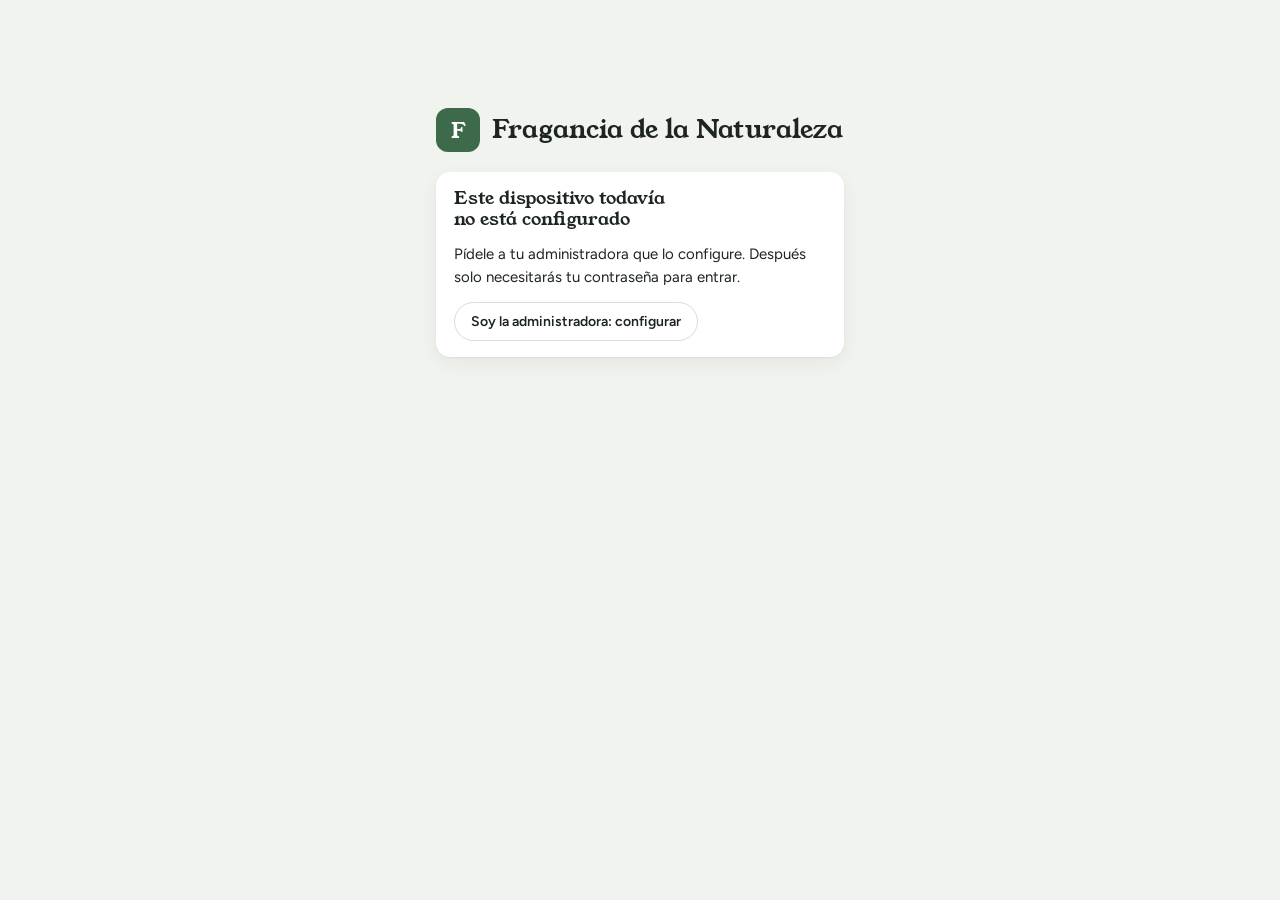
==== commit 57e8a03b: "Encabezado del panel adaptado al celular y nombre del negocio en la app" ====
--- a/admin.html
+++ b/admin.html
@@ -4,7 +4,10 @@
 <meta charset="utf-8">
 <meta name="viewport" content="width=device-width,initial-scale=1,viewport-fit=cover">
 <meta name="robots" content="noindex">
-<title>Administración · Jabones</title>
+<meta name="theme-color" content="#3d6a4b">
+<title>Fragancia de la Naturaleza</title>
+<link rel="manifest" href="manifest.webmanifest">
+<link rel="icon" href="icono-192.png">
 <link rel="preconnect" href="https://fonts.googleapis.com">
 <link rel="preconnect" href="https://fonts.gstatic.com" crossorigin>
 <link rel="stylesheet" href="https://fonts.googleapis.com/css2?family=Young+Serif&family=Figtree:wght@400;500;600;700&display=swap">
@@ -14,7 +17,6 @@
 <div id="admin"><p class="cargando">Cargando…</p></div>
 <dialog id="dlg"></dialog>
 <div id="toast" class="toast" hidden></div>
-<div id="velo" class="velo" hidden>Guardando…</div>
 
 <script src="comun.js"></script>
 <script>
@@ -54,10 +56,10 @@
   }
   return false;
 }
-function salir() { LLAVE = CFG = ROL = null; D = {config:{}, productos:[]}; DATOS = VACIO_DATOS(); inicio(); }
-const fotosRecientes = {};                     // fotos recién subidas, mientras la página pública se actualiza
-let D ={config:{nombre:'Jabones Artesanales', slogan:'', whatsapp:'', moneda:'$', intro:'Hola, quiero hacer este pedido:'}, productos:[]}, catSha = null;
-let DATOS = VACIO_DATOS(), datSha = null, ultimaSinc = null;
+function salir() { LLAVE = CFG = ROL = null; D = catalogoVacio(); DATOS = VACIO_DATOS(); COLA = []; inicio(); }
+const catalogoVacio = () => ({config:{nombre:'Jabones Artesanales', slogan:'', whatsapp:'', moneda:'$', intro:'Hola, quiero hacer este pedido:'}, productos:[]});
+/* Copia de trabajo en el celular: catálogo, datos, cambios pendientes de subir (COLA) y fotos guardadas */
+let D = catalogoVacio(), DATOS = VACIO_DATOS(), COLA = [], FOTOS = {}, ultimaSinc = null;
 let tab = leerLocal('jab_tab', 'resumen'), mesSel = hoy().slice(0, 7);
 
 function aB64(txt) {
@@ -115,60 +117,150 @@
 }
 /* El catálogo vive en la misma dirección que este panel (sea github.io o el dominio propio) */
 const linkTienda = () => location.origin + location.pathname.replace(/admin(\.html)?$/, '');
+/* Foto: la recién tomada (aún sin subir), la guardada en el celular o la publicada */
 function fotoSrc(p) {
+  if (p.fotoNueva) return p.fotoNueva;
   if (!p.foto) return '';
-  return fotosRecientes[p.foto] || p.foto;
-}
-
+  return FOTOS[p.foto] || p.foto;
+}
+
+/* ======================= Memoria del celular (IndexedDB) ======================= */
+const idb = (() => {
+  let abierta;
+  const abrir = () => abierta ||= new Promise((ok, mal) => {
+    const r = indexedDB.open('jabones', 1);
+    r.onupgradeneeded = () => r.result.createObjectStore('kv');
+    r.onsuccess = () => ok(r.result); r.onerror = () => mal(r.error);
+  });
+  const op = async (modo, fn) => {
+    const db = await abrir();
+    return new Promise((ok, mal) => { const t = db.transaction('kv', modo), req = fn(t.objectStore('kv')); t.oncomplete = () => ok(req.result); t.onerror = () => mal(t.error); });
+  };
+  return {get:k => op('readonly', s => s.get(k)), set:(k, v) => op('readwrite', s => s.put(v, k)), del:k => op('readwrite', s => s.delete(k))};
+})();
+const persistir = () => idb.set('estado', {catalogo:D, datos:DATOS, cola:COLA, fotos:FOTOS, ultimaSinc}).catch(() => toast('No se pudo guardar en la memoria del celular.'));
+async function cargarLocal() {
+  try { const e = await idb.get('estado'); if (!e) return false;
+    D = e.catalogo; DATOS = {...VACIO_DATOS(), ...e.datos}; COLA = e.cola || []; FOTOS = e.fotos || {}; ultimaSinc = e.ultimaSinc || null; MONEDA = D.config.moneda || '$'; return true;
+  } catch { return false; }
+}
+
+/* ======================= Cambios: se aplican al momento y se suben después ======================= */
+function aplicarOp(cat, dat, op) {
+  if (op.t === 'prod') { const i = cat.productos.findIndex(x => x.id === op.p.id); if (i >= 0) cat.productos[i] = structuredClone(op.p); else cat.productos.push(structuredClone(op.p)); }
+  else if (op.t === 'prodBorrar') cat.productos = cat.productos.filter(x => x.id !== op.id);
+  else if (op.t === 'config') cat.config = {...op.config};
+  else if (op.t === 'reg') { const l = dat[op.col]; const i = l.findIndex(x => x.id === op.obj.id); if (i >= 0) l[i] = op.obj; else l.push(op.obj); }
+  else if (op.t === 'regBorrar') dat[op.col] = dat[op.col].filter(x => x.id !== op.id);
+}
+const esCatalogo = op => op.t === 'prod' || op.t === 'prodBorrar' || op.t === 'config';
+async function cambiar(op, aviso) {
+  aplicarOp(D, DATOS, op); COLA.push(op); MONEDA = D.config.moneda || '$';
+  await persistir();
+  if (aviso) toast(aviso + (navigator.onLine ? '' : ' en el celular. Se subirá cuando haya internet.'));
+  esCatalogo(op) ? renderAdmin() : renderSeccion();
+  programarSinc();
+  return true;
+}
+const guardarReg = (col, obj, msg) => cambiar({t:'reg', col, obj, msg});
+const borrarReg = (col, id, msg) => cambiar({t:'regBorrar', col, id, msg}, 'Registro eliminado');
+
+/* ======================= Sincronización con la nube ======================= */
+let sincronizando = false, otraVez = false, errorSinc = '', temporizador = null;
+function programarSinc(ms = 2500) { clearTimeout(temporizador); temporizador = setTimeout(() => sincronizar(), ms); }
+function pintarEstadoSinc() {
+  const el = $('#sinc'); if (!el) return;
+  const n = COLA.length, hora = ultimaSinc ? new Date(ultimaSinc).toLocaleTimeString('es', {hour:'2-digit', minute:'2-digit'}) : '';
+  el.className = 'sinc' + ((!navigator.onLine || errorSinc) && n ? ' sinc-alerta' : '');
+  el.textContent = sincronizando ? 'Sincronizando…'
+    : !navigator.onLine ? (n ? `Sin internet · ${n} ${n === 1 ? 'cambio guardado' : 'cambios guardados'} en el celular` : 'Sin internet')
+    : errorSinc ? `No se pudo sincronizar${n ? ` · ${n} pendiente${n === 1 ? '' : 's'}` : ''}`
+    : n ? `${n} ${n === 1 ? 'cambio' : 'cambios'} por subir`
+    : hora ? 'Sincronizado ' + hora : '';
+  el.title = errorSinc;
+}
+function mensajeCommit(ops) {
+  if (!ops.length) return 'Crear archivo de datos';
+  return ops.length === 1 && ops[0].msg ? ops[0].msg : `${ops.length} cambios desde la app`;
+}
+async function sincronizar(manual) {
+  if (!CFG) return;
+  if (sincronizando) { otraVez = true; return; }
+  if (!navigator.onLine) { pintarEstadoSinc(); if (manual) toast('Sin internet. Tus cambios están guardados en el celular.'); return; }
+  sincronizando = true; pintarEstadoSinc();
+  try {
+    // 1. Fotos nuevas: se suben primero y el cambio pendiente queda apuntando al archivo
+    for (const op of COLA) if (op.t === 'prod' && op.p.fotoNueva) {
+      const ruta = `fotos/${op.p.id}-${Date.now().toString(36)}.jpg`;
+      await escribirArchivo(CFG.pub, ruta, op.p.fotoNueva.split(',')[1], null, 'Foto de ' + op.p.nombre);
+      FOTOS[ruta] = op.p.fotoNueva; op.p.foto = ruta; delete op.p.fotoNueva;
+      for (const p of D.productos) if (p.id === op.p.id && p.fotoNueva) { p.foto = ruta; delete p.fotoNueva; }
+      await persistir();
+    }
+    // 2. Se baja lo que hay en la nube, se le aplican los cambios del celular y se sube (reintenta si otro dispositivo guardó a la vez)
+    for (let intento = 0; intento < 3; intento++) {
+      const [rc, rd] = await Promise.all([leerArchivo(CFG.pub, 'catalogo.json'), leerArchivo(CFG.priv, 'datos.json')]);
+      const catNube = rc.txt ? JSON.parse(rc.txt) : catalogoVacio();
+      const datNube = rd.txt ? {...VACIO_DATOS(), ...JSON.parse(rd.txt)} : VACIO_DATOS();
+      const n = COLA.length, ops = COLA.slice(0, n);
+      const cat = structuredClone(catNube), dat = structuredClone(datNube);
+      ops.forEach(op => aplicarOp(cat, dat, op));
+      const opsCat = ops.filter(esCatalogo), opsDat = ops.filter(o => !esCatalogo(o));
+      try {
+        // solo se sube un archivo si su contenido realmente cambió
+        const txtCat = JSON.stringify(cat, null, 2) + '\n', txtDat = JSON.stringify(dat) + '\n';
+        if (txtCat !== rc.txt && (opsCat.length || !rc.txt)) await escribirArchivo(CFG.pub, 'catalogo.json', aB64(txtCat), rc.sha, mensajeCommit(opsCat));
+        if (txtDat !== rd.txt && (opsDat.length || !rd.txt)) await escribirArchivo(CFG.priv, 'datos.json', aB64(txtDat), rd.sha, mensajeCommit(opsDat));
+      } catch (e) { if (e.status === 409 || e.status === 422) continue; throw e; }
+      // Fotos que ya no usa ningún jabón: se borran de la nube
+      if (opsCat.length) {
+        const sobran = new Set(catNube.productos.map(p => p.foto).filter(f => f && f.startsWith('fotos/')));
+        cat.productos.forEach(p => sobran.delete(p.foto));
+        sobran.forEach(f => { delete FOTOS[f]; borrarArchivo(CFG.pub, f, 'Borrar foto sin usar'); });
+      }
+      COLA = COLA.slice(n);
+      D = cat; DATOS = dat; COLA.forEach(op => aplicarOp(D, DATOS, op));
+      MONEDA = D.config.moneda || '$';
+      ultimaSinc = new Date().toISOString(); errorSinc = '';
+      await persistir();
+      if (!$('#dlg').open) renderAdmin(); else pendienteRender = true;
+      if (manual) toast('Todo sincronizado');
+      return;
+    }
+    throw Object.assign(new Error('conflicto'), {status:409});
+  } catch (e) {
+    errorSinc = errorGitHub(e);
+    if (manual || [401, 403, 404].includes(e.status)) toast(errorSinc);
+  } finally {
+    sincronizando = false; pintarEstadoSinc();
+    if (otraVez) { otraVez = false; programarSinc(500); }
+  }
+}
+let pendienteRender = false;
+document.addEventListener('DOMContentLoaded', () => $('#dlg').addEventListener('close', () => { if (pendienteRender) { pendienteRender = false; renderAdmin(); } }));
+window.addEventListener('online', () => { pintarEstadoSinc(); sincronizar(); });
+window.addEventListener('offline', pintarEstadoSinc);
+document.addEventListener('visibilitychange', () => { if (document.visibilityState === 'visible' && CFG) sincronizar(); });
+
+/* Al entrar: se abre lo guardado en el celular y se sincroniza en segundo plano */
 async function cargarTodo() {
-  $('#admin').innerHTML = '<p class="cargando">Cargando datos…</p>';
-  try {
-    const [cat, dat] = await Promise.all([leerArchivo(CFG.pub, 'catalogo.json'), leerArchivo(CFG.priv, 'datos.json')]);
-    if (cat.txt) D = JSON.parse(cat.txt);
-    catSha = cat.sha;
-    DATOS = dat.txt ? {...VACIO_DATOS(), ...JSON.parse(dat.txt)} : VACIO_DATOS();
-    datSha = dat.sha;
-    MONEDA = D.config.moneda || '$';
-    ultimaSinc = new Date();
-    renderAdmin();
-  } catch (e) {
-    $('#admin').innerHTML = `<div class="wrap"><div class="vacio" style="margin-top:40px"><h3>No se pudieron cargar los datos</h3><p>${esc(errorGitHub(e))}</p>
+  $('#admin').innerHTML = '<p class="cargando">Abriendo…</p>';
+  if (await cargarLocal()) { renderAdmin(); sincronizar(); return; }
+  if (!navigator.onLine) {
+    $('#admin').innerHTML = `<div class="wrap"><div class="vacio" style="margin-top:40px"><h3>Se necesita internet la primera vez</h3><p>Conéctate una vez para descargar tus datos. Después la app funciona sin internet.</p>
+      <button class="btn pri" id="reint">Reintentar</button></div></div>`;
+    $('#reint').onclick = cargarTodo; return;
+  }
+  $('#admin').innerHTML = '<p class="cargando">Descargando tus datos…</p>';
+  await sincronizar();
+  if (errorSinc) {
+    $('#admin').innerHTML = `<div class="wrap"><div class="vacio" style="margin-top:40px"><h3>No se pudieron descargar los datos</h3><p>${esc(errorSinc)}</p>
       <div style="display:flex;gap:8px;justify-content:center;flex-wrap:wrap"><button class="btn pri" id="reint">Reintentar</button>${ROL === 'admin' ? '<button class="btn" id="a-cfg">Revisar la conexión</button>' : ''}<button class="btn" id="a-salir">Salir</button></div></div></div>`;
     $('#reint').onclick = cargarTodo;
     $('#a-salir').onclick = salir;
     const a = $('#a-cfg'); if (a) a.onclick = () => pantallaConexion();
   }
 }
-/* Guarda el catálogo público (catalogo.json en el repositorio público) */
-async function guardarCatalogo(nuevo, mensaje) {
-  $('#velo').hidden = false;
-  try {
-    const limpio = structuredClone(nuevo); limpio.productos.forEach(p => delete p._preview);
-    catSha = await escribirArchivo(CFG.pub, 'catalogo.json', aB64(JSON.stringify(limpio, null, 2) + '\n'), catSha, mensaje);
-    D = limpio; MONEDA = D.config.moneda || '$';
-    toast('Guardado. La página pública se actualiza en 1 o 2 minutos.');
-    renderAdmin(); return true;
-  } catch (e) { toast(errorGitHub(e)); return false; }
-  finally { $('#velo').hidden = true; }
-}
-/* Cambia los datos privados (datos.json). Si otro dispositivo guardó antes, recarga y aplica el cambio otra vez. */
-async function cambiarDatos(fn, mensaje) {
-  $('#velo').hidden = false;
-  try {
-    for (let intento = 0; intento < 2; intento++) {
-      if (intento) { const d = await leerArchivo(CFG.priv, 'datos.json'); DATOS = d.txt ? {...VACIO_DATOS(), ...JSON.parse(d.txt)} : VACIO_DATOS(); datSha = d.sha; }
-      const copia = structuredClone(DATOS); fn(copia);
-      try {
-        datSha = await escribirArchivo(CFG.priv, 'datos.json', aB64(JSON.stringify(copia) + '\n'), datSha, mensaje);
-        DATOS = copia; ultimaSinc = new Date(); renderSeccion(); return true;
-      } catch (e) { if ((e.status === 409 || e.status === 422) && !intento) continue; throw e; }
-    }
-  } catch (e) { toast(errorGitHub(e)); return false; }
-  finally { $('#velo').hidden = true; }
-}
-const guardarReg = (col, obj, msg) => cambiarDatos(d => { const i = d[col].findIndex(x => x.id === obj.id); if (i >= 0) d[col][i] = obj; else d[col].push(obj); }, msg);
-const borrarReg = (col, id, msg) => cambiarDatos(d => { d[col] = d[col].filter(x => x.id !== id); }, msg).then(ok => ok && toast('Registro eliminado'));
-
 /* ======================= Entrada y configuración ======================= */
 function inicio() {
   if (ACCESO && ACCESO.llaves) return pantallaEntrar();
@@ -305,20 +397,19 @@
   const tabs = {resumen:'Resumen', catalogo:'Catálogo', ventas:'Ventas', produccion:'Producción', compras:'Compras', ajustes:'Ajustes'};
   $('#admin').innerHTML = `<div class="adm-top"><div class="wrap">
       <h1><span class="etq">${ROLES[ROL] || 'Administración'}</span>${esc(D.config.nombre)}</h1>
-      <span class="sinc" id="sinc"></span>
-      <button class="btn chico" id="a-act">Actualizar</button>
-      <a class="btn chico" href="${esc(linkTienda())}" target="_blank" rel="noopener">Ver catálogo</a>
-      <button class="btn chico plano" id="a-salir">Salir</button></div>
+      <button class="btn chico" id="a-act">Sincronizar</button>
+      <button class="btn chico plano" id="a-salir">Salir</button>
+      <span class="sinc" id="sinc" aria-live="polite"></span></div>
       <div class="wrap"><nav class="pestanas" role="tablist">${Object.entries(tabs).map(([k, v]) => `<button role="tab" data-tab="${k}" aria-selected="${tab === k}">${v}</button>`).join('')}</nav></div></div>
     <main class="wrap seccion" id="sec"></main>`;
-  $('#a-act').onclick = cargarTodo;
+  $('#a-act').onclick = () => sincronizar(true);
   $('#a-salir').onclick = salir;
-  $$('[data-tab]').forEach(b => b.onclick = () => { tab = b.dataset.tab; guardarLocal('jab_tab', tab); renderAdmin(); });
+  $$('[data-tab]').forEach(b => b.onclick = () => { tab = b.dataset.tab; guardarLocal('jab_tab', tab); renderAdmin(); window.scrollTo(0, 0); });
   renderSeccion();
 }
 function renderSeccion() {
   const s = $('#sec'); if (!s) return;
-  const si = $('#sinc'); if (si && ultimaSinc) si.textContent = 'Sincronizado ' + ultimaSinc.toLocaleTimeString('es', {hour:'2-digit', minute:'2-digit'});
+  pintarEstadoSinc();
   ({resumen:secResumen, catalogo:secCatalogo, ventas:secVentas, produccion:secProduccion, compras:secCompras, ajustes:secAjustes})[tab](s);
 }
 function confirmar(titulo, texto, boton, fn) {
@@ -378,25 +469,30 @@
 /* ---- Catálogo ---- */
 function secCatalogo(s) {
   const st = stockProductos(), ej = D.productos.some(p => p.ejemplo);
-  s.innerHTML = `<div class="sec-cab"><h2>Catálogo</h2><button class="btn pri" id="nuevo-prod">Nuevo jabón</button></div>
+  s.innerHTML = `<div class="sec-cab"><h2>Catálogo</h2><div style="display:flex;gap:8px;flex-wrap:wrap">
+      <button class="btn" id="compartir-cat">Compartir por WhatsApp</button><button class="btn pri" id="nuevo-prod">Nuevo jabón</button></div></div>
     ${ej ? `<div class="aviso">Los jabones marcados como <b>Ejemplo</b> son de muestra. Edítalos con tus datos o <button class="btn chico" id="quitar-ej">Quitar ejemplos</button></div>` : ''}
-    <p class="muted small" style="margin:0">El catálogo es público. Al guardar, la página se actualiza en 1 o 2 minutos.</p>
+    <p class="muted small" style="margin:0">Los cambios se guardan en el celular y se suben a la nube cuando hay internet.</p>
     <div class="lista">${D.productos.map(p => `<div class="reg"><div class="prod-row">
         <div class="mini">${fotoHTML(p, fotoSrc(p))}</div>
         <div style="min-width:0"><h4>${esc(p.nombre)} ${p.ejemplo ? '<span class="estado e-neu">Ejemplo</span>' : ''}</h4>
           <div class="det">${din(p.precio)}${p.peso ? ' · ' + esc(p.peso) + ' g' : ''} · ${(p.pieles || []).map(k => PIELES[k]).join(', ') || 'sin tipo de piel'}</div>
           <div class="det">Quedan <b class="num">${st[p.id]?.stock ?? 0}</b>
             ${p.visible === false ? ' · <span class="estado e-neu">Oculto</span>' : ''}${p.agotado ? ' · <span class="estado e-bad">Agotado</span>' : ''}</div></div>
-        <div class="der"><button class="btn chico" data-edit="${p.id}">Editar</button></div></div></div>`).join('') || '<div class="vacio"><h3>Tu catálogo está vacío</h3>Agrega tu primer jabón con su descripción, tipos de piel y precio.</div>'}</div>`;
+        <div class="der"><button class="btn chico" data-edit="${p.id}">Editar</button><button class="btn chico plano" data-comp="${p.id}">Compartir</button></div></div></div>`).join('') || '<div class="vacio"><h3>Tu catálogo está vacío</h3>Agrega tu primer jabón con su descripción, tipos de piel y precio.</div>'}</div>`;
   $('#nuevo-prod').onclick = () => editarProducto(null);
+  $('#compartir-cat').onclick = () => opcionesCompartir();
   $$('[data-edit]').forEach(b => b.onclick = () => editarProducto(b.dataset.edit));
-  const q = $('#quitar-ej'); if (q) q.onclick = () => confirmar('Quitar los jabones de ejemplo', 'Se borrarán del catálogo público los jabones de muestra.', 'Quitar ejemplos', () => {
-    const n = structuredClone(D); n.productos = n.productos.filter(p => !p.ejemplo); guardarCatalogo(n, 'Quitar jabones de ejemplo');
+  $$('[data-comp]').forEach(b => b.onclick = () => opcionesCompartir(prod(b.dataset.comp)));
+  const q = $('#quitar-ej'); if (q) q.onclick = () => confirmar('Quitar los jabones de ejemplo', 'Se borrarán del catálogo los jabones de muestra.', 'Quitar ejemplos', async () => {
+    const ej = D.productos.filter(p => p.ejemplo);
+    for (const p of ej) { aplicarOp(D, DATOS, {t:'prodBorrar', id:p.id}); COLA.push({t:'prodBorrar', id:p.id, msg:'Quitar jabones de ejemplo'}); }
+    await persistir(); toast('Ejemplos quitados'); renderAdmin(); programarSinc();
   });
 }
 function editarProducto(id) {
   const p = id ? structuredClone(prod(id)) : {id:nid('p'), nombre:'', descripcion:'', pieles:[], ingredientes:'', uso:'', peso:100, precio:0, color:'#c9b48f', foto:'', visible:true, agotado:false};
-  const fotoAnterior = p.foto; let fotoNueva = null;
+  let fotoNueva = p.fotoNueva || null;
   const st = stockProductos()[p.id];
   abrir(`<form class="dlg" id="f-prod">
     <div class="dlg-cab"><h2>${id ? 'Editar jabón' : 'Nuevo jabón'}</h2><button type="button" class="cerrar" data-cerrar aria-label="Cerrar">×</button></div>
@@ -431,8 +527,8 @@
     const br = $('#p-borrar', d);
     if (br) br.onclick = async () => {
       if (!br.dataset.ok) { br.dataset.ok = 1; br.textContent = '¿Seguro? Toca para eliminar'; return; }
-      const n = structuredClone(D); n.productos = n.productos.filter(x => x.id !== p.id); d.close();
-      if (await guardarCatalogo(n, 'Eliminar ' + p.nombre) && fotoAnterior && !/^(data:|https?:)/.test(fotoAnterior)) borrarArchivo(CFG.pub, fotoAnterior, 'Borrar foto de ' + p.nombre);
+      d.close();
+      cambiar({t:'prodBorrar', id:p.id, msg:'Eliminar ' + p.nombre}, 'Jabón eliminado');
     };
     $('#f-prod', d).onsubmit = async e => {
       e.preventDefault();
@@ -441,17 +537,9 @@
         pieles:$$('.marcas input[value]', d).filter(i => i.checked && PIELES[i.value]).map(i => i.value),
         visible:$('#p-visible', d).checked, agotado:$('#p-agotado', d).checked});
       delete p.ejemplo;
+      if (fotoNueva) p.fotoNueva = fotoNueva; else delete p.fotoNueva;   // la foto se sube en la próxima sincronización
       d.close();
-      if (fotoNueva) {
-        $('#velo').hidden = false;
-        try { const ruta = `fotos/${p.id}-${Date.now().toString(36)}.jpg`;
-          await escribirArchivo(CFG.pub, ruta, fotoNueva.split(',')[1], null, 'Foto de ' + p.nombre); fotosRecientes[ruta] = fotoNueva; p.foto = ruta; }
-        catch (err) { $('#velo').hidden = true; toast('No se pudo subir la foto. ' + errorGitHub(err)); return; }
-      }
-      const n = structuredClone(D); const i = n.productos.findIndex(x => x.id === p.id);
-      if (i >= 0) n.productos[i] = p; else n.productos.push(p);
-      if (await guardarCatalogo(n, (id ? 'Editar ' : 'Agregar ') + p.nombre) && fotoAnterior && fotoAnterior !== p.foto && !/^(data:|https?:)/.test(fotoAnterior))
-        borrarArchivo(CFG.pub, fotoAnterior, 'Reemplazar foto de ' + p.nombre);
+      cambiar({t:'prod', p, msg:(id ? 'Editar ' : 'Agregar ') + p.nombre}, 'Guardado');
     };
   });
 }
@@ -659,44 +747,159 @@
 }
 
 /* ---- Ajustes ---- */
+let avisoInstalar = null;   // Chrome avisa cuando la app se puede instalar
+window.addEventListener('beforeinstallprompt', e => { e.preventDefault(); avisoInstalar = e; if (tab === 'ajustes') renderSeccion(); });
+window.addEventListener('appinstalled', () => { avisoInstalar = null; toast('App instalada en tu celular'); });
+const instalada = () => matchMedia('(display-mode: standalone)').matches;
 function secAjustes(s) {
-  const c = D.config, link = linkTienda();
+  const c = D.config;
   s.innerHTML = `<div class="sec-cab"><h2>Ajustes</h2></div>
-    <section class="panel" style="max-width:620px;display:flex;flex-direction:column;gap:10px"><h3 style="margin:0">Link del catálogo</h3>
-      <div class="enlace-copia"><code>${esc(link)}</code><button class="btn chico" id="a-copiar">Copiar link</button></div>
-      <p class="ayuda" style="margin:0">Compártelo por WhatsApp, Instagram o Facebook. Quien lo abra solo ve el catálogo; tus ventas, compras y producción son privadas.</p></section>
+    ${instalada() ? '' : `<section class="panel" style="max-width:620px;display:flex;flex-direction:column;gap:10px"><h3 style="margin:0">Instalar en el celular</h3>
+      ${avisoInstalar ? '<p class="ayuda" style="margin:0">Agrega la app a tu pantalla de inicio para abrirla como cualquier otra app, incluso sin internet.</p><div><button class="btn pri" id="a-inst">Instalar app</button></div>'
+        : '<p class="ayuda" style="margin:0">En Chrome, toca el menú <b>⋮</b> (arriba a la derecha) y elige <b>Instalar app</b> o <b>Agregar a la pantalla principal</b>.</p>'}</section>`}
     <form class="panel" id="f-aj" style="display:flex;flex-direction:column;gap:14px;max-width:620px">
       <h3 style="margin:0">Datos del negocio</h3>
       <label class="campo"><span>Nombre del negocio</span><input id="a-nombre" required value="${esc(c.nombre)}"></label>
       <label class="campo"><span>Frase de presentación</span><textarea id="a-slogan">${esc(c.slogan)}</textarea></label>
       <div class="fila">
-        <label class="campo"><span>WhatsApp para pedidos</span><input id="a-wa" inputmode="tel" value="${esc(c.whatsapp)}" placeholder="50370000000"><span class="ayuda">Con código de país, sin + ni espacios.</span></label>
+        <label class="campo"><span>WhatsApp del negocio</span><input id="a-wa" inputmode="tel" value="${esc(c.whatsapp)}" placeholder="50370000000"><span class="ayuda">Con código de país, sin + ni espacios. Aparece en el catálogo que compartes.</span></label>
         <label class="campo"><span>Símbolo de moneda</span><input id="a-moneda" value="${esc(c.moneda)}" maxlength="4"></label></div>
-      <label class="campo"><span>Saludo del pedido</span><input id="a-intro" value="${esc(c.intro)}"><span class="ayuda">Primera línea del mensaje que recibes por WhatsApp.</span></label>
+      <label class="campo"><span>Saludo del pedido</span><input id="a-intro" value="${esc(c.intro)}"><span class="ayuda">Primera línea de los pedidos que envían tus clientas.</span></label>
       <div><button class="btn pri">Guardar</button></div>
     </form>
-    <section class="panel" style="max-width:620px;display:flex;flex-direction:column;gap:10px"><h3 style="margin:0">Respaldo</h3>
-      <p class="ayuda" style="margin:0">Cada cambio queda guardado con su historial. Además puedes descargar una copia de tus datos cuando quieras.</p>
-      <div style="display:flex;gap:8px;flex-wrap:wrap"><button class="btn" id="a-resp">Descargar respaldo</button>
+    <section class="panel" style="max-width:620px;display:flex;flex-direction:column;gap:10px"><h3 style="margin:0">Sincronización y respaldo</h3>
+      <p class="ayuda" style="margin:0">Todo se guarda en este celular y, cuando hay internet, también en la nube con su historial. Si cambias de celular, al entrar se descargan tus datos.</p>
+      <p class="ayuda" style="margin:0" id="a-estado"></p>
+      <div style="display:flex;gap:8px;flex-wrap:wrap"><button class="btn" id="a-sinc">Sincronizar ahora</button><button class="btn" id="a-resp">Enviar copia de respaldo</button>
         ${ROL === 'admin' ? '<button class="btn" id="a-gh">Conexión y contraseñas</button>' : ''}</div></section>`;
-  $('#a-copiar').onclick = () => copiarTexto(link, 'Link copiado');
+  const n = COLA.length;
+  $('#a-estado').textContent = (n ? `${n} ${n === 1 ? 'cambio' : 'cambios'} por subir. ` : 'No hay cambios por subir. ') + (ultimaSinc ? 'Última sincronización: ' + new Date(ultimaSinc).toLocaleString('es') + '.' : '');
+  const bi = $('#a-inst'); if (bi) bi.onclick = async () => { avisoInstalar.prompt(); await avisoInstalar.userChoice; avisoInstalar = null; renderSeccion(); };
   const bg = $('#a-gh'); if (bg) bg.onclick = pantallaConexion;
-  $('#a-resp').onclick = () => {
-    const blob = new Blob([JSON.stringify({catalogo:D, datos:DATOS, fecha:new Date().toISOString()}, null, 2)], {type:'application/json'});
-    const a = document.createElement('a'); a.href = URL.createObjectURL(blob); a.download = `respaldo-jabones-${hoy()}.json`; a.click();
-    setTimeout(() => URL.revokeObjectURL(a.href), 5000);
+  $('#a-sinc').onclick = () => sincronizar(true);
+  $('#a-resp').onclick = async () => {
+    const archivo = new File([JSON.stringify({catalogo:D, datos:DATOS, fecha:new Date().toISOString()}, null, 2)], `respaldo-jabones-${hoy()}.json`, {type:'application/json'});
+    await compartirArchivos([archivo], 'Respaldo de ' + (D.config.nombre || 'Jabones'));
   };
   $('#f-aj').onsubmit = e => {
     e.preventDefault();
-    const n = structuredClone(D);
-    n.config = {nombre:$('#a-nombre').value.trim(), slogan:$('#a-slogan').value.trim(), whatsapp:$('#a-wa').value.replace(/\D/g, ''),
+    const config = {nombre:$('#a-nombre').value.trim(), slogan:$('#a-slogan').value.trim(), whatsapp:$('#a-wa').value.replace(/\D/g, ''),
       moneda:$('#a-moneda').value.trim() || '$', intro:$('#a-intro').value.trim() || 'Hola, quiero hacer este pedido:'};
-    guardarCatalogo(n, 'Actualizar datos del negocio');
+    cambiar({t:'config', config, msg:'Actualizar datos del negocio'}, 'Guardado');
   };
+}
+
+/* ======================= Compartir el catálogo por WhatsApp ======================= */
+async function compartirArchivos(archivos, texto) {
+  if (navigator.canShare && navigator.canShare({files:archivos})) {
+    try { await navigator.share({files:archivos, text:texto}); return; }
+    catch (e) { if (e.name === 'AbortError') return; }
+  }
+  for (const f of archivos) {   // sin la opción de compartir: se descargan para enviarlas desde la galería
+    const a = document.createElement('a'); a.href = URL.createObjectURL(f); a.download = f.name; a.click();
+    setTimeout(() => URL.revokeObjectURL(a.href), 5000);
+  }
+  toast(archivos.length > 1 ? 'Archivos descargados. Envíalos desde tu galería o tus descargas.' : 'Archivo descargado. Envíalo desde tus descargas.');
+}
+async function compartirTexto(texto) {
+  if (navigator.share) { try { await navigator.share({text:texto}); return; } catch (e) { if (e.name === 'AbortError') return; } }
+  window.open('https://wa.me/?text=' + encodeURIComponent(texto), '_blank', 'noopener');
+}
+const disponibles = () => D.productos.filter(p => p.visible !== false && !p.agotado && !p.ejemplo);
+function textoCatalogo(lista) {
+  const c = D.config;
+  const lineas = lista.map(p => [`*${p.nombre}* — ${din(p.precio)}${p.peso ? ` (${p.peso} g)` : ''}`,
+    (p.pieles || []).length ? `Para piel: ${p.pieles.map(k => PIELES[k]).join(', ')}` : '', p.descripcion].filter(Boolean).join('\n'));
+  return [`*${c.nombre}*`, c.slogan, '', ...lineas.flatMap(l => [l, '']),
+    'Haz tu pedido respondiendo a este mensaje.'].filter((l, i, a) => l || a[i - 1]).join('\n').trim();
+}
+function opcionesCompartir(p) {
+  const lista = p ? [p] : disponibles();
+  if (!lista.length) { toast('No hay jabones disponibles para compartir.'); return; }
+  abrir(`<div class="dlg"><div class="dlg-cab"><h2>${p ? 'Compartir ' + esc(p.nombre) : 'Compartir catálogo'}</h2><button class="cerrar" data-cerrar aria-label="Cerrar">×</button></div>
+    <div class="dlg-cuerpo">
+      <p style="margin:0">${p ? 'Envía este jabón a tus clientas.' : `Se comparten los ${lista.length} jabones que están visibles y no agotados.`}</p>
+      <button class="btn pri" id="cp-img">${p ? 'Como imagen' : 'Como imágenes (una por jabón)'}</button>
+      <button class="btn" id="cp-txt">Como mensaje de texto</button>
+      <p class="ayuda" style="margin:0">Se abre el menú de compartir de tu celular: elige WhatsApp y el chat o estado.</p>
+    </div></div>`, d => {
+    $('#cp-txt', d).onclick = () => { d.close(); compartirTexto(textoCatalogo(lista)); };
+    $('#cp-img', d).onclick = async e => {
+      const b = e.currentTarget; b.disabled = true; b.textContent = 'Preparando imágenes…';
+      try {
+        const archivos = [];
+        for (const x of lista) archivos.push(new File([await imagenJabon(x)], `${x.nombre.replace(/[^\w]+/g, '-').toLowerCase() || 'jabon'}.jpg`, {type:'image/jpeg'}));
+        d.close();
+        await compartirArchivos(archivos, p ? textoCatalogo([p]) : `*${D.config.nombre}* · Catálogo de jabones`);
+      } catch { b.disabled = false; b.textContent = 'Reintentar'; toast('No se pudieron preparar las imágenes.'); }
+    };
+  });
+}
+/* Tarjeta de 1080 × 1350 (formato vertical de WhatsApp e Instagram) */
+async function imagenJabon(p) {
+  await document.fonts.ready;
+  const W = 1080, H = 1350, c = document.createElement('canvas'); c.width = W; c.height = H;
+  const x = c.getContext('2d');
+  x.fillStyle = '#f1f3ee'; x.fillRect(0, 0, W, H);
+  // Foto o pastilla de color
+  const FH = 760, src = fotoSrc(p);
+  let img = null;
+  if (src) img = await new Promise(ok => { const i = new Image(); i.onload = () => ok(i); i.onerror = () => ok(null); i.src = src; });
+  if (img) {
+    const k = Math.max(W / img.width, FH / img.height), w = img.width * k, h = img.height * k;
+    x.drawImage(img, (W - w) / 2, (FH - h) / 2, w, h);
+  } else {
+    x.fillStyle = '#e7ebe2'; x.fillRect(0, 0, W, FH);
+    x.fillStyle = p.color || '#c9b48f'; redondeado(x, 260, 180, 560, 400, 70); x.fill();
+    x.fillStyle = 'rgba(255,255,255,.85)'; x.font = '160px "Young Serif", Georgia, serif'; x.textAlign = 'center'; x.textBaseline = 'middle';
+    x.fillText((p.nombre || '?').trim()[0] || '?', W / 2, 385);
+  }
+  // Textos
+  x.textAlign = 'left'; x.textBaseline = 'alphabetic';
+  let y = FH + 90;
+  x.fillStyle = '#1d2520'; x.font = '64px "Young Serif", Georgia, serif';
+  y = escribir(x, p.nombre, 70, y, W - 140, 72, 2) + 20;
+  const pieles = (p.pieles || []).map(k => PIELES[k]);
+  if (pieles.length) {
+    x.font = '600 30px Figtree, sans-serif'; let px = 70;
+    for (const t of pieles) {
+      const w = x.measureText(t).width + 40;
+      if (px + w > W - 70) break;
+      x.fillStyle = '#efdcd8'; redondeado(x, px, y - 34, w, 50, 25); x.fill();
+      x.fillStyle = '#7c3f39'; x.fillText(t, px + 20, y + 2); px += w + 12;
+    }
+    y += 66;
+  }
+  x.fillStyle = '#626d61'; x.font = '34px Figtree, sans-serif';
+  y = escribir(x, p.descripcion || '', 70, y, W - 140, 46, 3);
+  // Precio y pie
+  x.fillStyle = '#3d6a4b'; x.font = '700 76px Figtree, sans-serif';
+  x.fillText(din(p.precio), 70, H - 110);
+  if (p.peso) { const w = x.measureText(din(p.precio)).width; x.fillStyle = '#626d61'; x.font = '500 34px Figtree, sans-serif'; x.fillText(`${p.peso} g`, 90 + w, H - 110); }
+  x.fillStyle = '#3d6a4b'; x.fillRect(0, H - 64, W, 64);
+  x.fillStyle = '#ffffff'; x.font = '600 30px Figtree, sans-serif';
+  x.fillText(D.config.nombre || '', 70, H - 22);
+  if (D.config.whatsapp) { x.textAlign = 'right'; x.fillText('WhatsApp +' + D.config.whatsapp, W - 70, H - 22); }
+  return new Promise(ok => c.toBlob(ok, 'image/jpeg', .9));
+}
+function redondeado(x, l, t, w, h, r) { x.beginPath(); x.roundRect ? x.roundRect(l, t, w, h, r) : x.rect(l, t, w, h); }
+function escribir(x, texto, l, y, ancho, alto, maxLineas) {
+  const palabras = String(texto).split(/\s+/).filter(Boolean); let linea = '', n = 0;
+  for (let i = 0; i < palabras.length; i++) {
+    const prueba = linea ? linea + ' ' + palabras[i] : palabras[i];
+    if (x.measureText(prueba).width > ancho && linea) {
+      if (++n === maxLineas) { x.fillText(linea.replace(/[,.;:]?$/, '…'), l, y); return y + alto; }
+      x.fillText(linea, l, y); y += alto; linea = palabras[i];
+    } else linea = prueba;
+  }
+  if (linea) { x.fillText(linea, l, y); y += alto; }
+  return y;
 }
 
 /* ======================= Arranque ======================= */
 inicio();
+if ('serviceWorker' in navigator) navigator.serviceWorker.register('sw.js').catch(() => {});
+if (navigator.storage && navigator.storage.persist) navigator.storage.persist().catch(() => {});
 </script>
 </body>
 </html>
--- a/estilos.css
+++ b/estilos.css
@@ -179,3 +179,20 @@
 .enlace-copia code{background:var(--bg);border:1px solid var(--line);border-radius:8px;padding:7px 10px;font-size:14px;overflow-wrap:anywhere}
 .pasos{margin:0;padding-left:20px;display:flex;flex-direction:column;gap:6px;font-size:14px}
 .sinc{font-size:12px;color:var(--muted)}
+
+/* App en el celular: pestañas abajo, al alcance del pulgar */
+.adm-top .sinc{order:1;min-width:0}
+.adm-top .wrap>.btn{order:2}
+.sinc-alerta{color:var(--warn);font-weight:600}
+@media (max-width:720px){
+  .adm-top .wrap:first-child{padding-block:10px;gap:8px}
+  .adm-top h1{font-size:20px;flex:1 1 100%;text-wrap:wrap}
+  .adm-top .sinc{flex:1}
+  .adm-top .pestanas{position:fixed;left:0;right:0;bottom:0;z-index:10;margin:0;gap:2px;padding:6px 6px calc(6px + env(safe-area-inset-bottom,0px));
+    background:var(--surface);border-top:1px solid var(--line);box-shadow:0 -6px 18px rgba(0,0,0,.06);overflow-x:auto}
+  .pestanas button{flex:1 0 auto;text-align:center;padding:10px 8px;font-size:12.5px}
+  .seccion{padding-bottom:calc(110px + env(safe-area-inset-bottom,0px))}
+  .toast{bottom:calc(90px + env(safe-area-inset-bottom,0px))}
+  .reg .der{gap:4px}
+  dialog{width:calc(100vw - 16px);max-height:calc(100dvh - 16px)}
+}
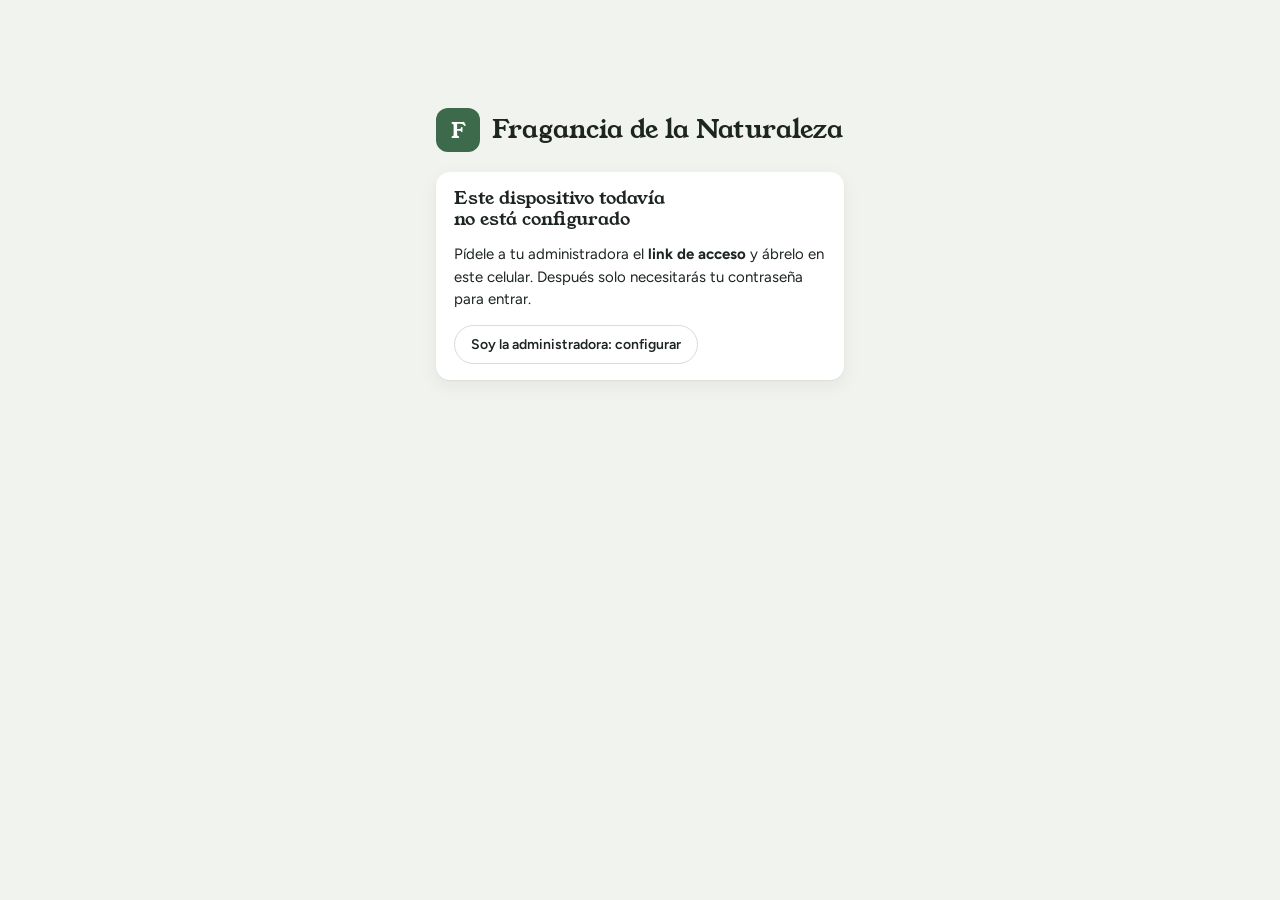
==== commit df7fe80f: "Link de acceso para la dueña: entra con su contraseña sin configurar el dispositivo" ====
--- a/admin.html
+++ b/admin.html
@@ -275,7 +275,8 @@
     <section class="panel" style="display:flex;flex-direction:column;gap:14px"><h3 style="margin:0">${titulo}</h3>${cuerpo}</section></main>`;
 }
 async function pintarNombre() { const n = await nombreNegocio(); if (n && $('#m-nombre')) { $('#m-nombre').textContent = n; $('#m-sello').textContent = n[0]; document.title = 'Panel · ' + n; } }
-function pantallaEntrar() {
+function pantallaEntrar(aviso = '') {
+  setTimeout(() => { const m = $('#e-msg'); if (m && aviso) m.textContent = aviso; }, 0);
   $('#admin').innerHTML = marcoAcceso('Entrar al panel', `
     <form id="f-ent" style="display:flex;flex-direction:column;gap:14px">
       <label class="campo"><span>Contraseña</span><input id="e-pass" type="password" required autocomplete="current-password" autofocus></label>
@@ -293,7 +294,7 @@
 }
 function pantallaSinConfigurar() {
   $('#admin').innerHTML = marcoAcceso('Este dispositivo todavía no está configurado', `
-    <p style="margin:0">Pídele a tu administradora que lo configure. Después solo necesitarás tu contraseña para entrar.</p>
+    <p style="margin:0">Pídele a tu administradora el <b>link de acceso</b> y ábrelo en este celular. Después solo necesitarás tu contraseña para entrar.</p>
     <button class="btn" id="s-conf" style="align-self:flex-start">Soy la administradora: configurar</button>`);
   pintarNombre();
   $('#s-conf').onclick = () => pantallaConexion();
@@ -767,6 +768,9 @@
       <label class="campo"><span>Saludo del pedido</span><input id="a-intro" value="${esc(c.intro)}"><span class="ayuda">Primera línea de los pedidos que envían tus clientas.</span></label>
       <div><button class="btn pri">Guardar</button></div>
     </form>
+    ${ROL === 'admin' ? `<section class="panel" style="max-width:620px;display:flex;flex-direction:column;gap:10px"><h3 style="margin:0">Dar acceso a la dueña</h3>
+      <p class="ayuda" style="margin:0">Crea un link para que ella entre desde su celular sin que tengas que configurarlo tú. Al abrirlo solo le pide su contraseña.</p>
+      <div><button class="btn pri" id="a-link">Crear link de acceso</button></div></section>` : ''}
     <section class="panel" style="max-width:620px;display:flex;flex-direction:column;gap:10px"><h3 style="margin:0">Sincronización y respaldo</h3>
       <p class="ayuda" style="margin:0">Todo se guarda en este celular y, cuando hay internet, también en la nube con su historial. Si cambias de celular, al entrar se descargan tus datos.</p>
       <p class="ayuda" style="margin:0" id="a-estado"></p>
@@ -776,6 +780,7 @@
   $('#a-estado').textContent = (n ? `${n} ${n === 1 ? 'cambio' : 'cambios'} por subir. ` : 'No hay cambios por subir. ') + (ultimaSinc ? 'Última sincronización: ' + new Date(ultimaSinc).toLocaleString('es') + '.' : '');
   const bi = $('#a-inst'); if (bi) bi.onclick = async () => { avisoInstalar.prompt(); await avisoInstalar.userChoice; avisoInstalar = null; renderSeccion(); };
   const bg = $('#a-gh'); if (bg) bg.onclick = pantallaConexion;
+  const bk = $('#a-link'); if (bk) bk.onclick = mostrarLinkAcceso;
   $('#a-sinc').onclick = () => sincronizar(true);
   $('#a-resp').onclick = async () => {
     const archivo = new File([JSON.stringify({catalogo:D, datos:DATOS, fecha:new Date().toISOString()}, null, 2)], `respaldo-jabones-${hoy()}.json`, {type:'application/json'});
@@ -815,14 +820,25 @@
 }
 function opcionesCompartir(p) {
   const lista = p ? [p] : disponibles();
-  if (!lista.length) { toast('No hay jabones disponibles para compartir.'); return; }
+  // Por qué algunos jabones no se envían: son de ejemplo, están ocultos o agotados
+  const fuera = p ? [] : D.productos.filter(x => !lista.includes(x));
+  const nEj = fuera.filter(x => x.ejemplo).length, nOtros = fuera.length - nEj;
+  const aviso = [nEj ? `${nEj} de ejemplo` : '', nOtros ? `${nOtros} oculto${nOtros === 1 ? '' : 's'} o agotado${nOtros === 1 ? '' : 's'}` : ''].filter(Boolean).join(' y ');
+  const n = lista.length;
   abrir(`<div class="dlg"><div class="dlg-cab"><h2>${p ? 'Compartir ' + esc(p.nombre) : 'Compartir catálogo'}</h2><button class="cerrar" data-cerrar aria-label="Cerrar">×</button></div>
     <div class="dlg-cuerpo">
-      <p style="margin:0">${p ? 'Envía este jabón a tus clientas.' : `Se comparten los ${lista.length} jabones que están visibles y no agotados.`}</p>
-      <button class="btn pri" id="cp-img">${p ? 'Como imagen' : 'Como imágenes (una por jabón)'}</button>
-      <button class="btn" id="cp-txt">Como mensaje de texto</button>
+      <p style="margin:0">${p ? 'Envía este jabón a tus clientas.' : n ? `Se ${n === 1 ? 'envía 1 jabón' : `envían ${n} jabones`}.` : 'Todavía no hay jabones propios para enviar.'}</p>
+      ${aviso ? `<div class="aviso">No se ${fuera.length === 1 ? 'incluye' : 'incluyen'} ${aviso}.${nEj ? ' Edita los de ejemplo con tus datos (dejan de ser ejemplo al guardarlos) o quítalos.' : ''}</div>` : ''}
+      ${n ? `<button class="btn pri" id="cp-img">${n === 1 ? 'Como imagen' : `Como imágenes (${n}, una por jabón)`}</button>
+      <button class="btn" id="cp-txt">Como mensaje de texto</button>` : ''}
+      ${p ? '' : `<button class="btn" id="cp-link">Enviar el link del catálogo</button>
+      <p class="ayuda" style="margin:0">Con el link, tus clientas ven el catálogo completo en internet y te envían su pedido por WhatsApp.</p>`}
       <p class="ayuda" style="margin:0">Se abre el menú de compartir de tu celular: elige WhatsApp y el chat o estado.</p>
     </div></div>`, d => {
+    const bl = $('#cp-link', d);
+    if (bl) bl.onclick = () => { d.close(); const c = D.config;
+      compartirTexto([`*${c.nombre}*`, c.slogan, '', 'Mira nuestro catálogo y haz tu pedido aquí:', linkTienda()].filter((l, i, a) => l || a[i - 1]).join('\n')); };
+    if (!n) return;
     $('#cp-txt', d).onclick = () => { d.close(); compartirTexto(textoCatalogo(lista)); };
     $('#cp-img', d).onclick = async e => {
       const b = e.currentTarget; b.disabled = true; b.textContent = 'Preparando imágenes…';
@@ -896,8 +912,44 @@
   return y;
 }
 
+/* ======================= Link de acceso para la dueña ======================= */
+/* El link lleva la conexión cifrada y solo la llave de la dueña: sin su contraseña no sirve, y no da acceso de administradora */
+const aB64url = s => btoa(s).replace(/\+/g, '-').replace(/\//g, '_').replace(/=+$/, '');
+const deB64url = s => atob(s.replace(/-/g, '+').replace(/_/g, '/'));
+function mostrarLinkAcceso() {
+  if (!ACCESO.llaves.duena) { toast('Primero crea la contraseña de la dueña en Conexión y contraseñas.'); return; }
+  const link = location.origin + location.pathname + '#acceso=' + aB64url(JSON.stringify({datos:ACCESO.datos, llaves:{duena:ACCESO.llaves.duena}}));
+  abrir(`<div class="dlg"><div class="dlg-cab"><h2>Link de acceso</h2><button class="cerrar" data-cerrar aria-label="Cerrar">×</button></div>
+    <div class="dlg-cuerpo">
+      <ol class="pasos">
+        <li>Envíale este link a la dueña.</li>
+        <li>Dile su contraseña <b>por otro medio</b> (una llamada o en persona), no en el mismo chat.</li>
+        <li>Ella abre el link en <b>Chrome</b>, escribe su contraseña y luego instala la app desde Ajustes.</li>
+      </ol>
+      <textarea class="inp" rows="4" readonly id="lk-txt">${esc(link)}</textarea>
+      <p class="ayuda" style="margin:0">El link no muestra tus datos de GitHub y no sirve sin la contraseña. Si cambias la clave de GitHub o su contraseña, envíale un link nuevo.</p>
+    </div>
+    <div class="dlg-pie"><button class="btn" id="lk-copiar">Copiar link</button><button class="btn pri" id="lk-enviar">Enviar</button></div></div>`, d => {
+    $('#lk-copiar', d).onclick = () => copiarTexto(link, 'Link copiado');
+    $('#lk-enviar', d).onclick = () => compartirTexto(`Acceso a la app de ${D.config.nombre || 'tu negocio'}. Ábrelo en Chrome:\n${link}`);
+  });
+}
+/* Al abrir la app con un link de acceso: se guarda en este dispositivo y se pide la contraseña */
+function recibirAcceso() {
+  const m = location.hash.match(/^#acceso=([\w-]+)$/); if (!m) return false;
+  history.replaceState(null, '', location.pathname);
+  let nuevo;
+  try { nuevo = JSON.parse(deB64url(m[1])); if (!nuevo.datos || !nuevo.llaves || !nuevo.llaves.duena) throw 0; }
+  catch { inicio(); toast('El link de acceso no es válido. Pide uno nuevo.'); return true; }
+  const guardar = () => { ACCESO = {datos:nuevo.datos, llaves:{duena:nuevo.llaves.duena}}; guardarLocal('jab_acceso', ACCESO); borrarLocal('jab_github');
+    pantallaEntrar('Acceso recibido. Escribe tu contraseña para entrar.'); };
+  if (ACCESO && ACCESO.llaves) { inicio(); confirmar('Reemplazar el acceso de este dispositivo', 'Este dispositivo ya está configurado. Si continúas, se usará el acceso del link, que entra con la contraseña de la dueña.', 'Reemplazar', guardar); }
+  else guardar();
+  return true;
+}
+
 /* ======================= Arranque ======================= */
-inicio();
+if (!recibirAcceso()) inicio();
 if ('serviceWorker' in navigator) navigator.serviceWorker.register('sw.js').catch(() => {});
 if (navigator.storage && navigator.storage.persist) navigator.storage.persist().catch(() => {});
 </script>
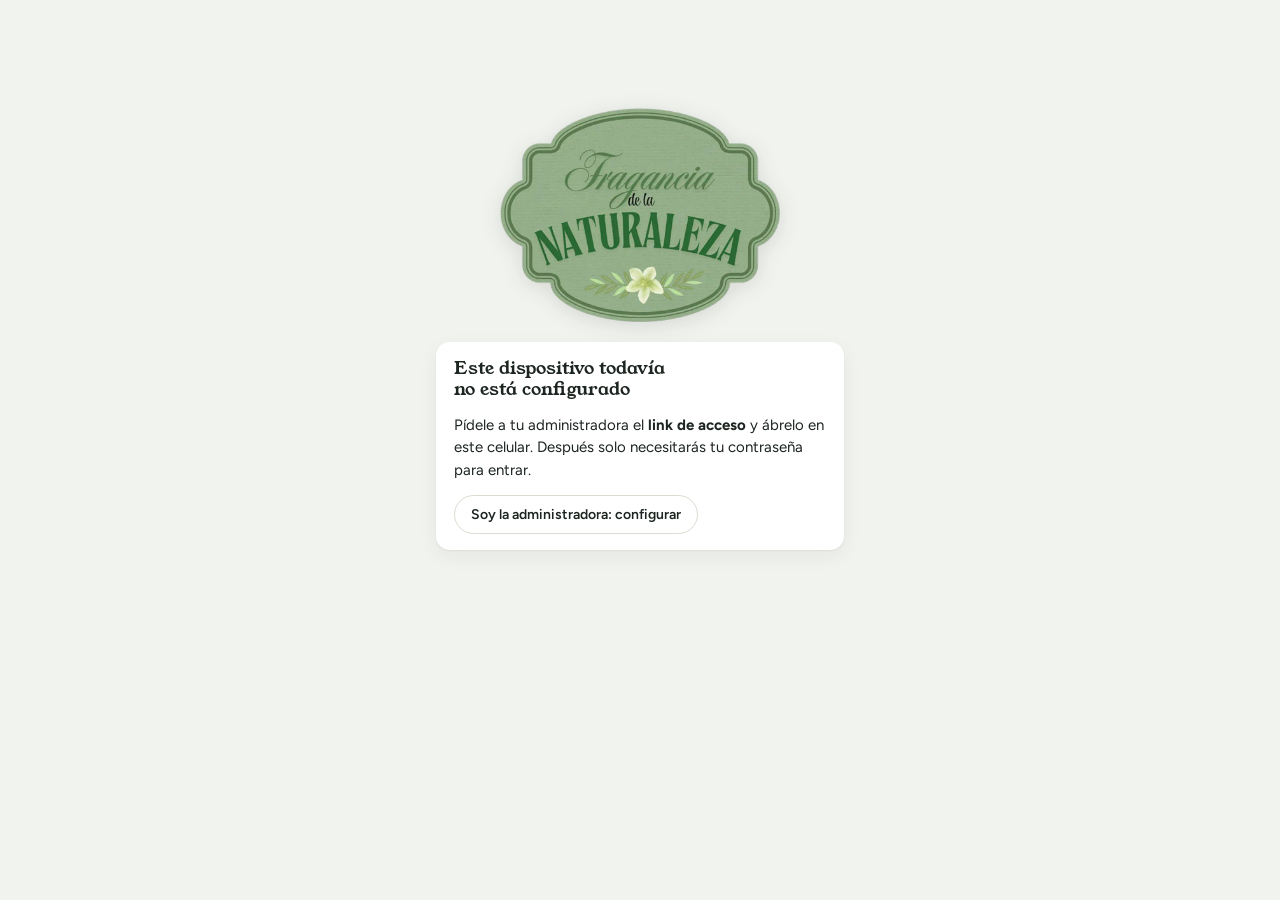
==== commit 0a2440ab: "Logo de Fragancia de la Naturaleza en el catálogo, el panel y el ícono de la app" ====
--- a/admin.html
+++ b/admin.html
@@ -271,10 +271,10 @@
 }
 function marcoAcceso(titulo, cuerpo) {
   return `<main class="wrap seccion" style="max-width:440px;padding-top:12vh">
-    <div class="marca"><div class="marca-sello" aria-hidden="true" id="m-sello">J</div><h1 id="m-nombre" style="font-size:26px">Panel</h1></div>
+    <div class="marca-logo"><img class="logo" src="logo.png" alt="" width="440" height="337"><h1 class="oculto" id="m-nombre">Panel</h1></div>
     <section class="panel" style="display:flex;flex-direction:column;gap:14px"><h3 style="margin:0">${titulo}</h3>${cuerpo}</section></main>`;
 }
-async function pintarNombre() { const n = await nombreNegocio(); if (n && $('#m-nombre')) { $('#m-nombre').textContent = n; $('#m-sello').textContent = n[0]; document.title = 'Panel · ' + n; } }
+async function pintarNombre() { const n = await nombreNegocio(); if (n && $('#m-nombre')) { $('#m-nombre').textContent = n; document.title = 'Panel · ' + n; } }
 function pantallaEntrar(aviso = '') {
   setTimeout(() => { const m = $('#e-msg'); if (m && aviso) m.textContent = aviso; }, 0);
   $('#admin').innerHTML = marcoAcceso('Entrar al panel', `
@@ -397,7 +397,7 @@
   if (!CFG) return inicio();
   const tabs = {resumen:'Resumen', catalogo:'Catálogo', ventas:'Ventas', produccion:'Producción', compras:'Compras', ajustes:'Ajustes'};
   $('#admin').innerHTML = `<div class="adm-top"><div class="wrap">
-      <h1><span class="etq">${ROLES[ROL] || 'Administración'}</span>${esc(D.config.nombre)}</h1>
+      <img class="logo-mini" src="logo.png" alt="" width="58" height="44"><h1><span class="etq">${ROLES[ROL] || 'Administración'}</span>${esc(D.config.nombre)}</h1>
       <button class="btn chico" id="a-act">Sincronizar</button>
       <button class="btn chico plano" id="a-salir">Salir</button>
       <span class="sinc" id="sinc" aria-live="polite"></span></div>
--- a/estilos.css
+++ b/estilos.css
@@ -196,3 +196,12 @@
   .reg .der{gap:4px}
   dialog{width:calc(100vw - 16px);max-height:calc(100dvh - 16px)}
 }
+
+/* Logo del negocio */
+.marca-logo{display:flex;justify-content:center}
+.marca-logo .logo{width:min(280px,72vw);height:auto;display:block;filter:drop-shadow(0 4px 10px rgba(29,37,32,.12))}
+.tienda-top .marca-logo{justify-content:flex-start}
+.tienda-top .slogan{margin-top:14px}
+.logo-mini{width:58px;height:auto;flex:none}
+.oculto{position:absolute;width:1px;height:1px;overflow:hidden;clip:rect(0 0 0 0);white-space:nowrap}
+@media (max-width:720px){.tienda-top .marca-logo{justify-content:center}.tienda-top .slogan{text-align:center;margin-inline:auto}.logo-mini{width:46px}}
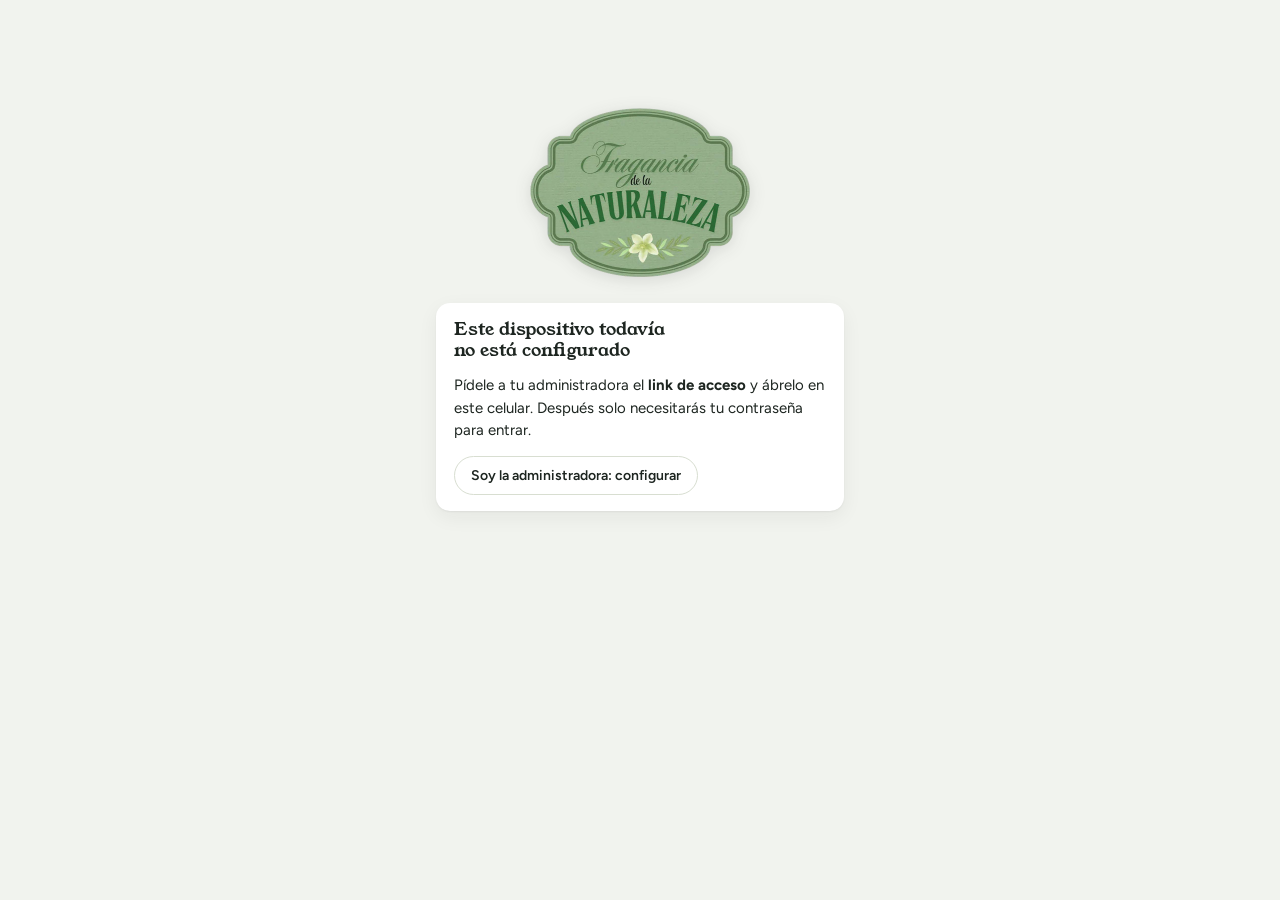
==== commit e3e21fbd: "Nombres nuevos: emprende-shop / fragancia-naturaleza" ====
--- a/admin.html
+++ b/admin.html
@@ -303,7 +303,7 @@
 function pantallaConexion() {
   const previo = leerLocal('jab_github', null);   // versión anterior del panel, sin contraseña
   const editando = ROL === 'admin';
-  const c = CFG || previo || {owner:'', pub:'jabones', priv:'jabones-datos', rama:'main', token:''};
+  const c = CFG || previo || {owner:'emprende-shop', pub:'fragancia-naturaleza', priv:'fragancia-naturaleza-datos', rama:'main', token:''};
   const opcional = editando ? ' (déjala vacía para no cambiarla)' : '';
   $('#admin').innerHTML = `<main class="wrap seccion" style="max-width:680px">
     <div class="sec-cab"><h2>Conexión y contraseñas</h2><button class="btn" id="c-volver">${editando ? 'Volver' : 'Cancelar'}</button></div>
--- a/estilos.css
+++ b/estilos.css
@@ -197,11 +197,19 @@
   dialog{width:calc(100vw - 16px);max-height:calc(100dvh - 16px)}
 }
 
-/* Logo del negocio */
-.marca-logo{display:flex;justify-content:center}
-.marca-logo .logo{width:min(280px,72vw);height:auto;display:block;filter:drop-shadow(0 4px 10px rgba(29,37,32,.12))}
-.tienda-top .marca-logo{justify-content:flex-start}
-.tienda-top .slogan{margin-top:14px}
-.logo-mini{width:58px;height:auto;flex:none}
+/* Logo del negocio: siempre con su proporción original (440 × 337) */
+.marca-logo{display:block;text-align:center}
+.marca-logo .logo,.logo-mini{display:inline-block;height:auto;max-width:100%;aspect-ratio:440/337;object-fit:contain;flex:none}
+.marca-logo .logo{width:220px;filter:drop-shadow(0 3px 8px rgba(29,37,32,.12))}
+.tienda-top .marca-logo{text-align:left}
+.tienda-top .marca-logo .logo{width:200px}
+.tienda-top .slogan{margin-top:12px}
+.logo-mini{width:84px}
 .oculto{position:absolute;width:1px;height:1px;overflow:hidden;clip:rect(0 0 0 0);white-space:nowrap}
-@media (max-width:720px){.tienda-top .marca-logo{justify-content:center}.tienda-top .slogan{text-align:center;margin-inline:auto}.logo-mini{width:46px}}
+@media (max-width:720px){
+  .tienda-top .marca-logo{text-align:center}
+  .tienda-top .marca-logo .logo{width:170px}
+  .tienda-top .slogan{text-align:center;margin-inline:auto}
+  .logo-mini{width:64px}
+  .adm-top h1{flex:1 1 calc(100% - 76px)}
+}
